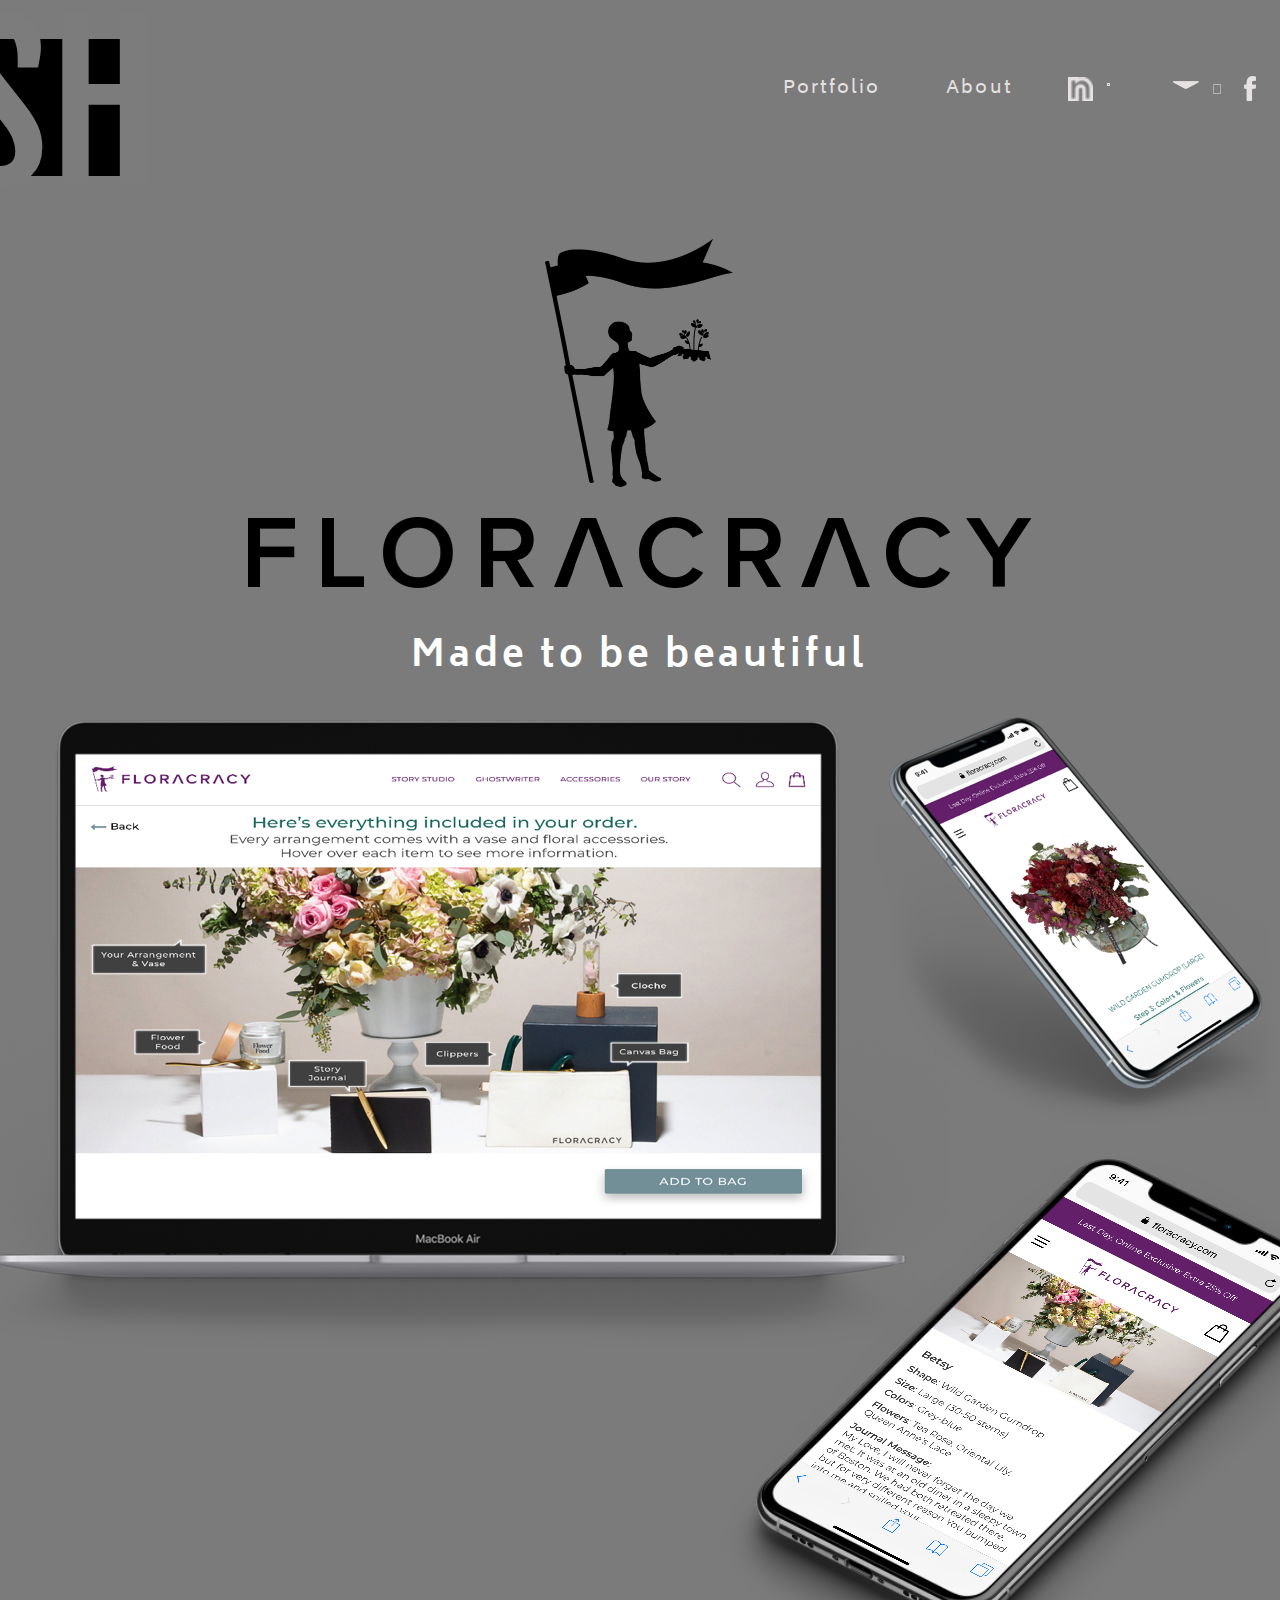
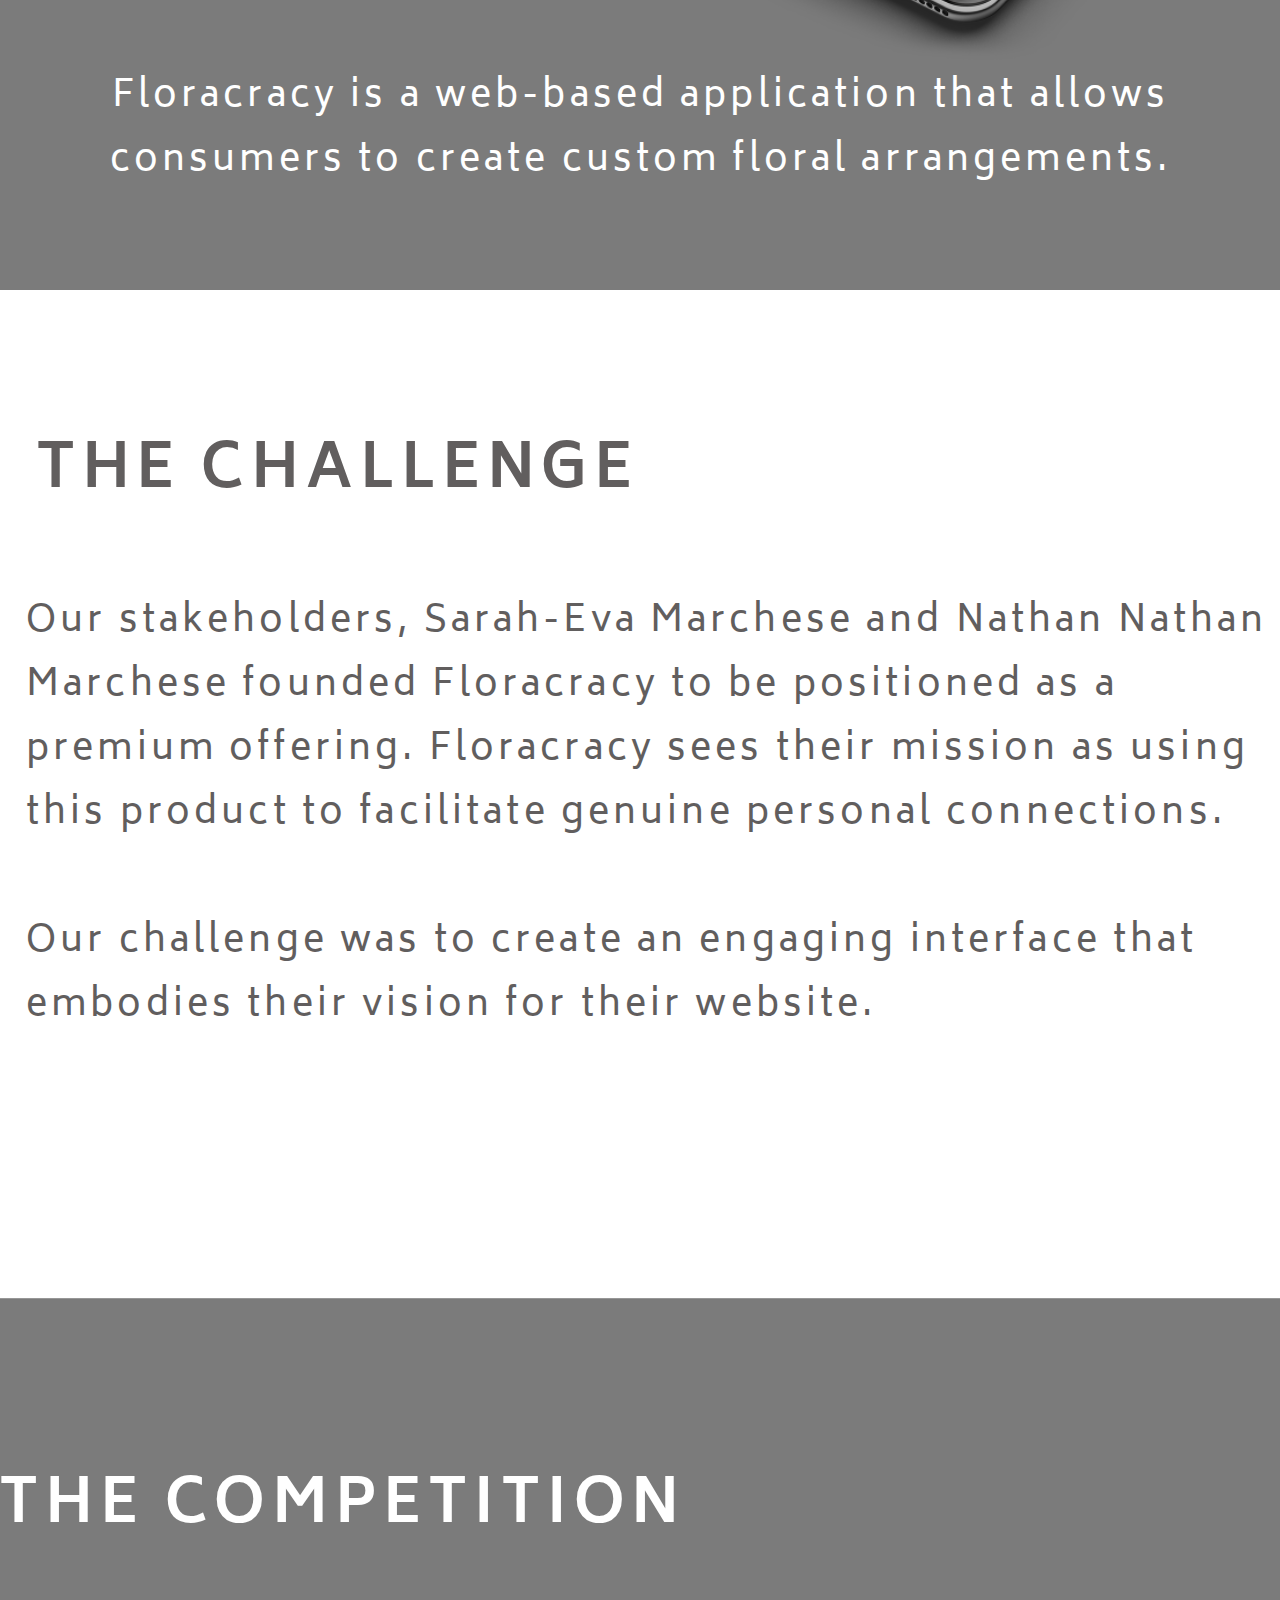
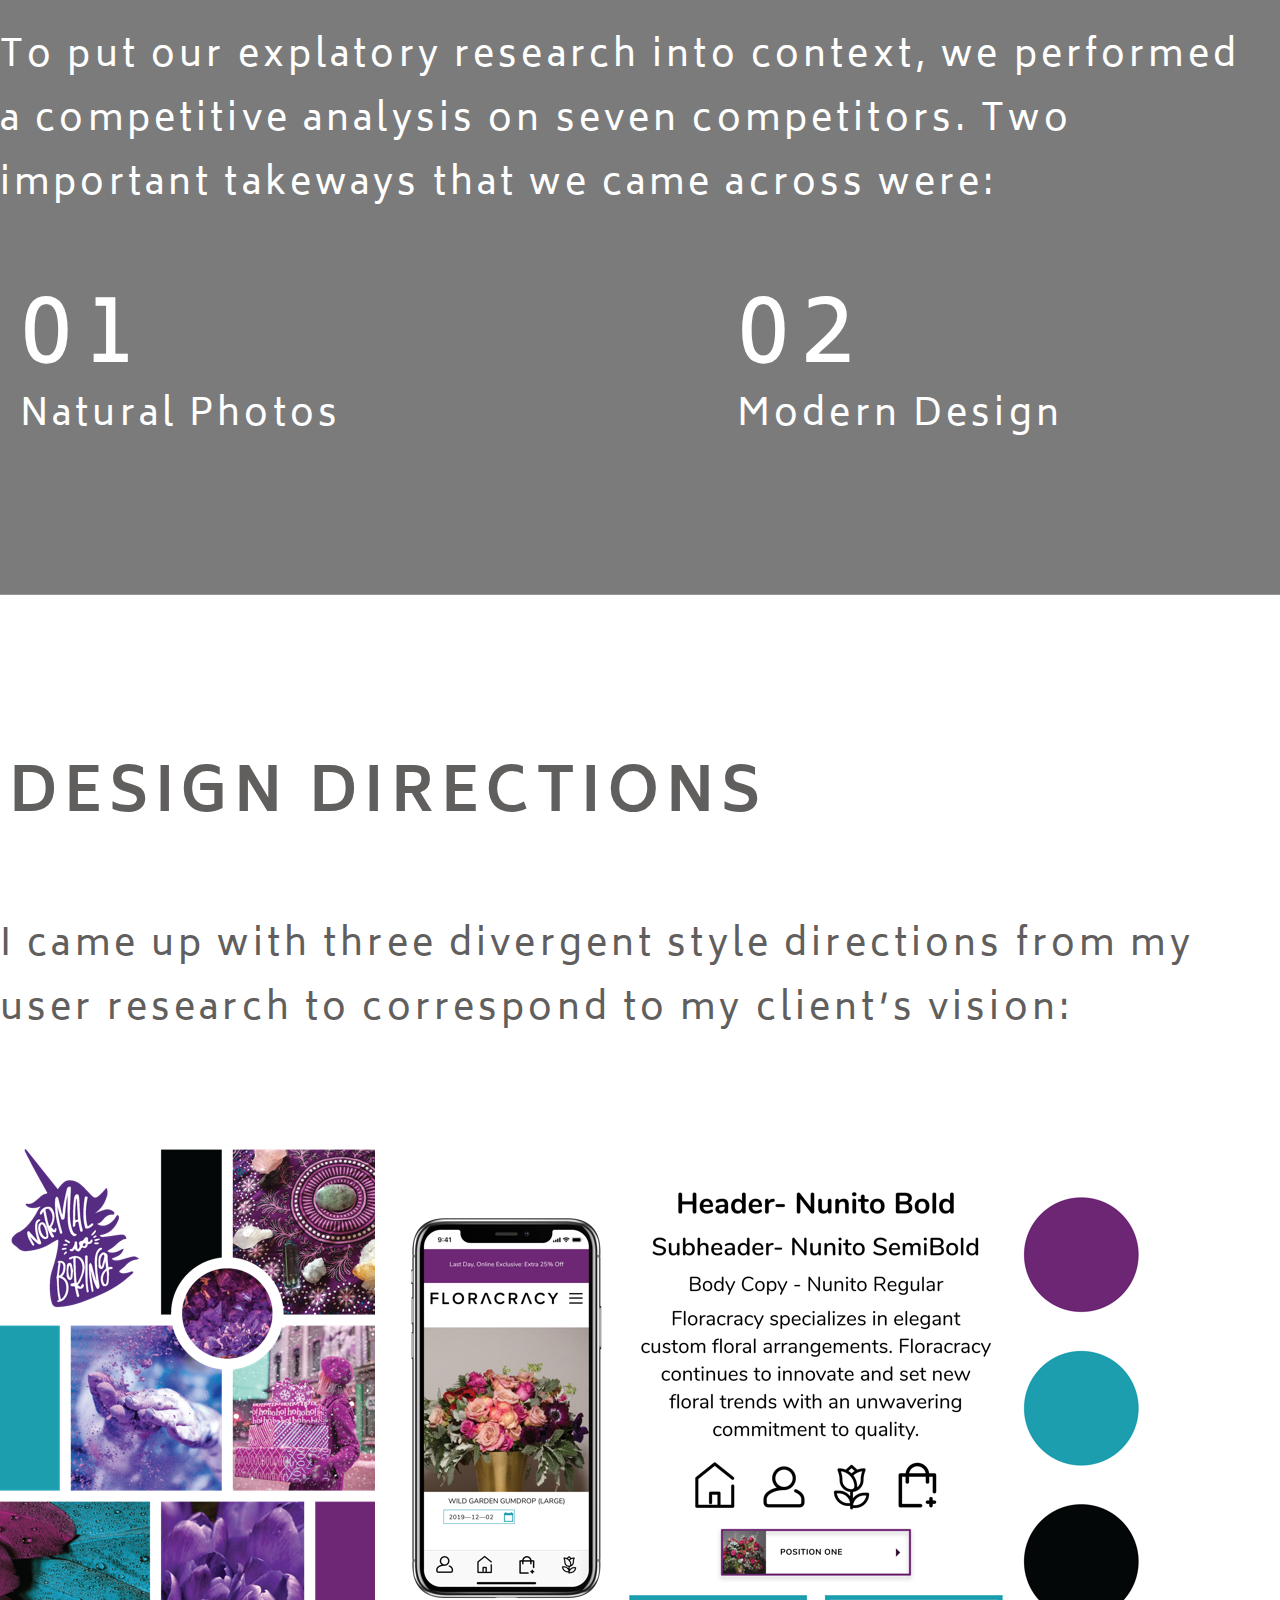
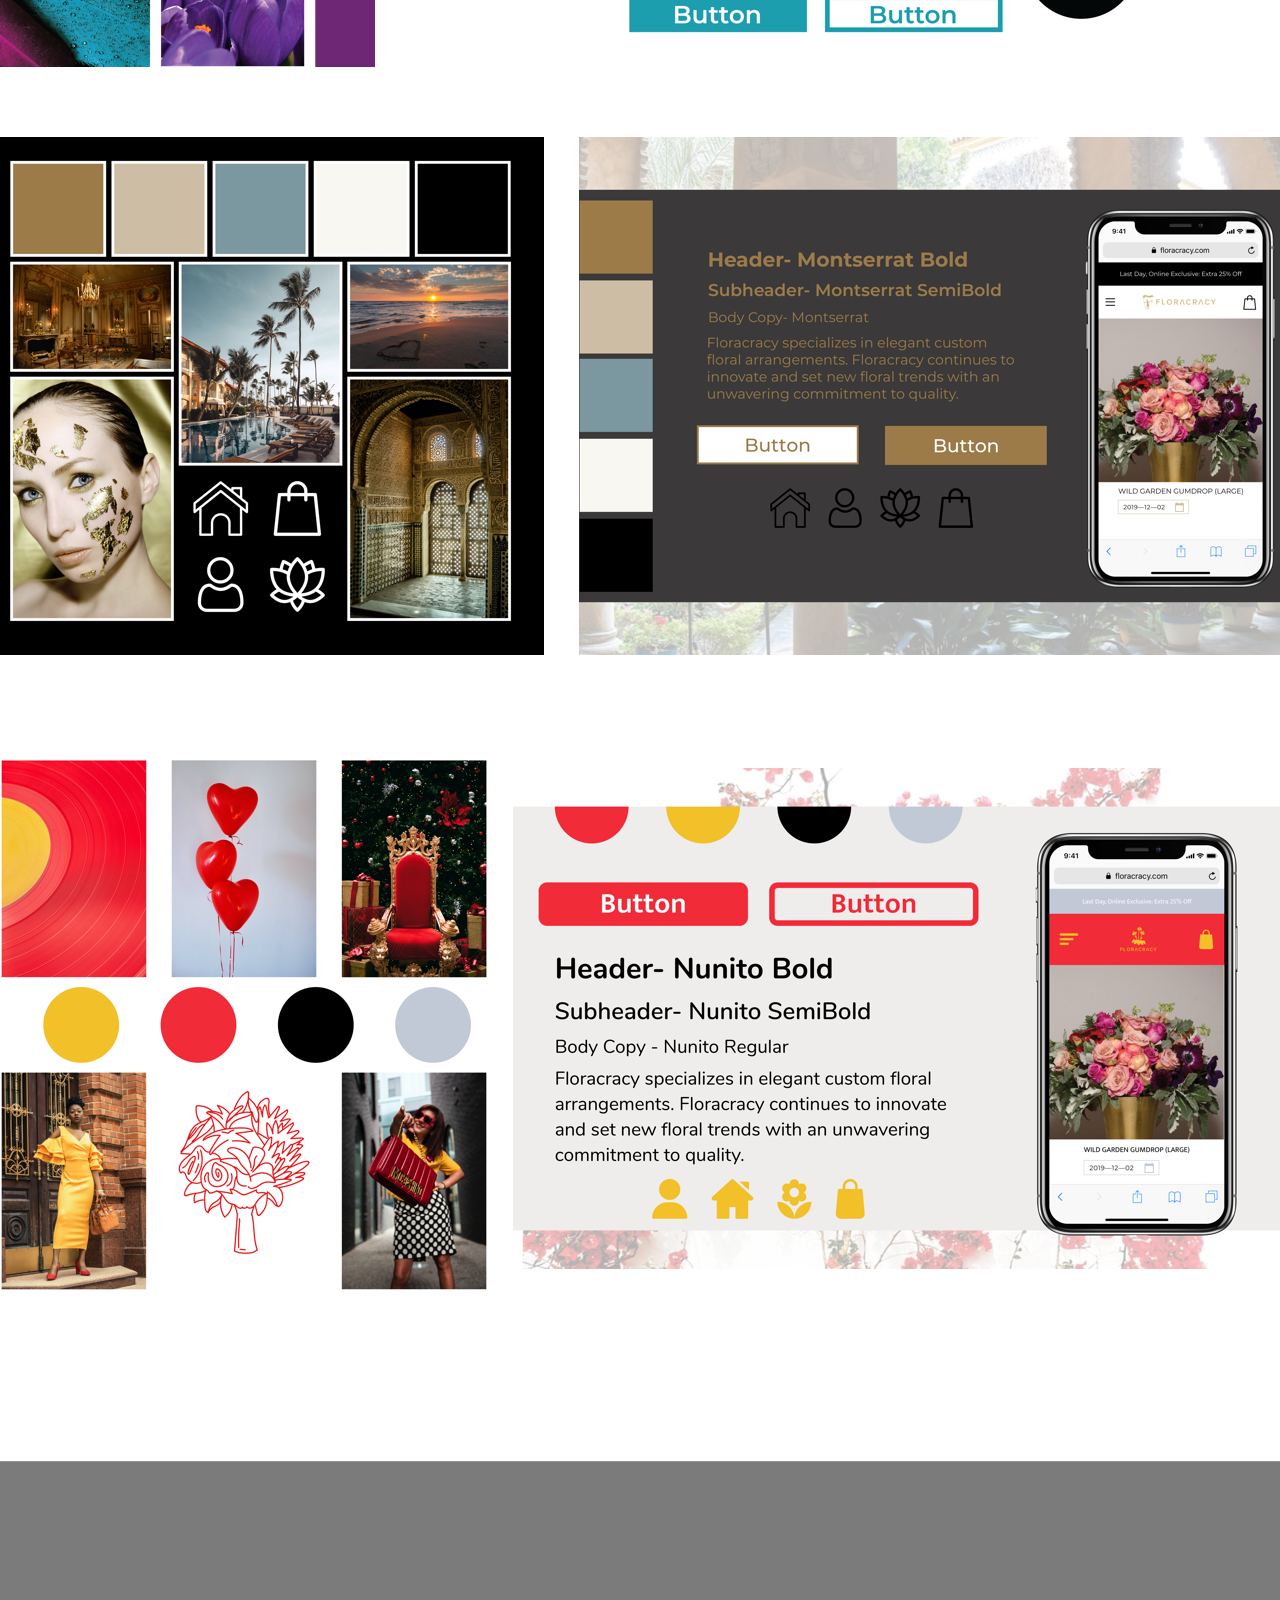
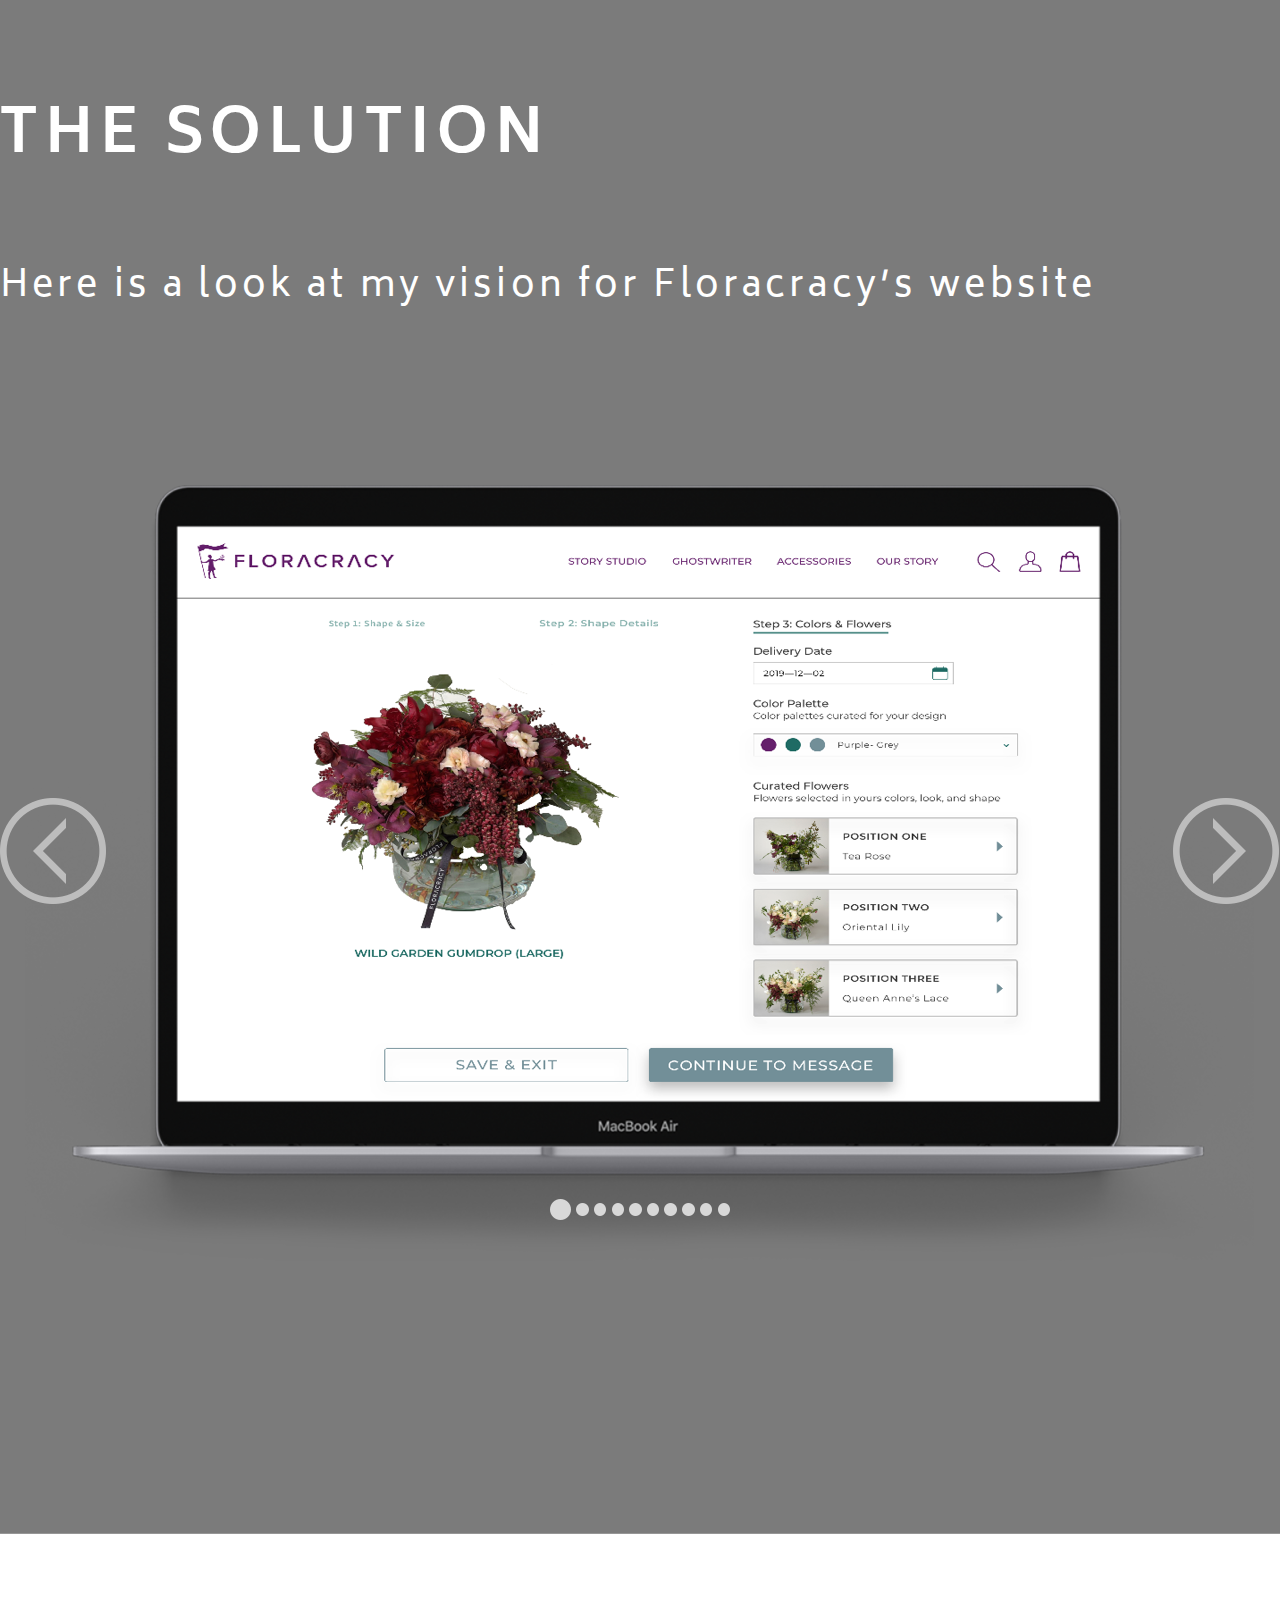
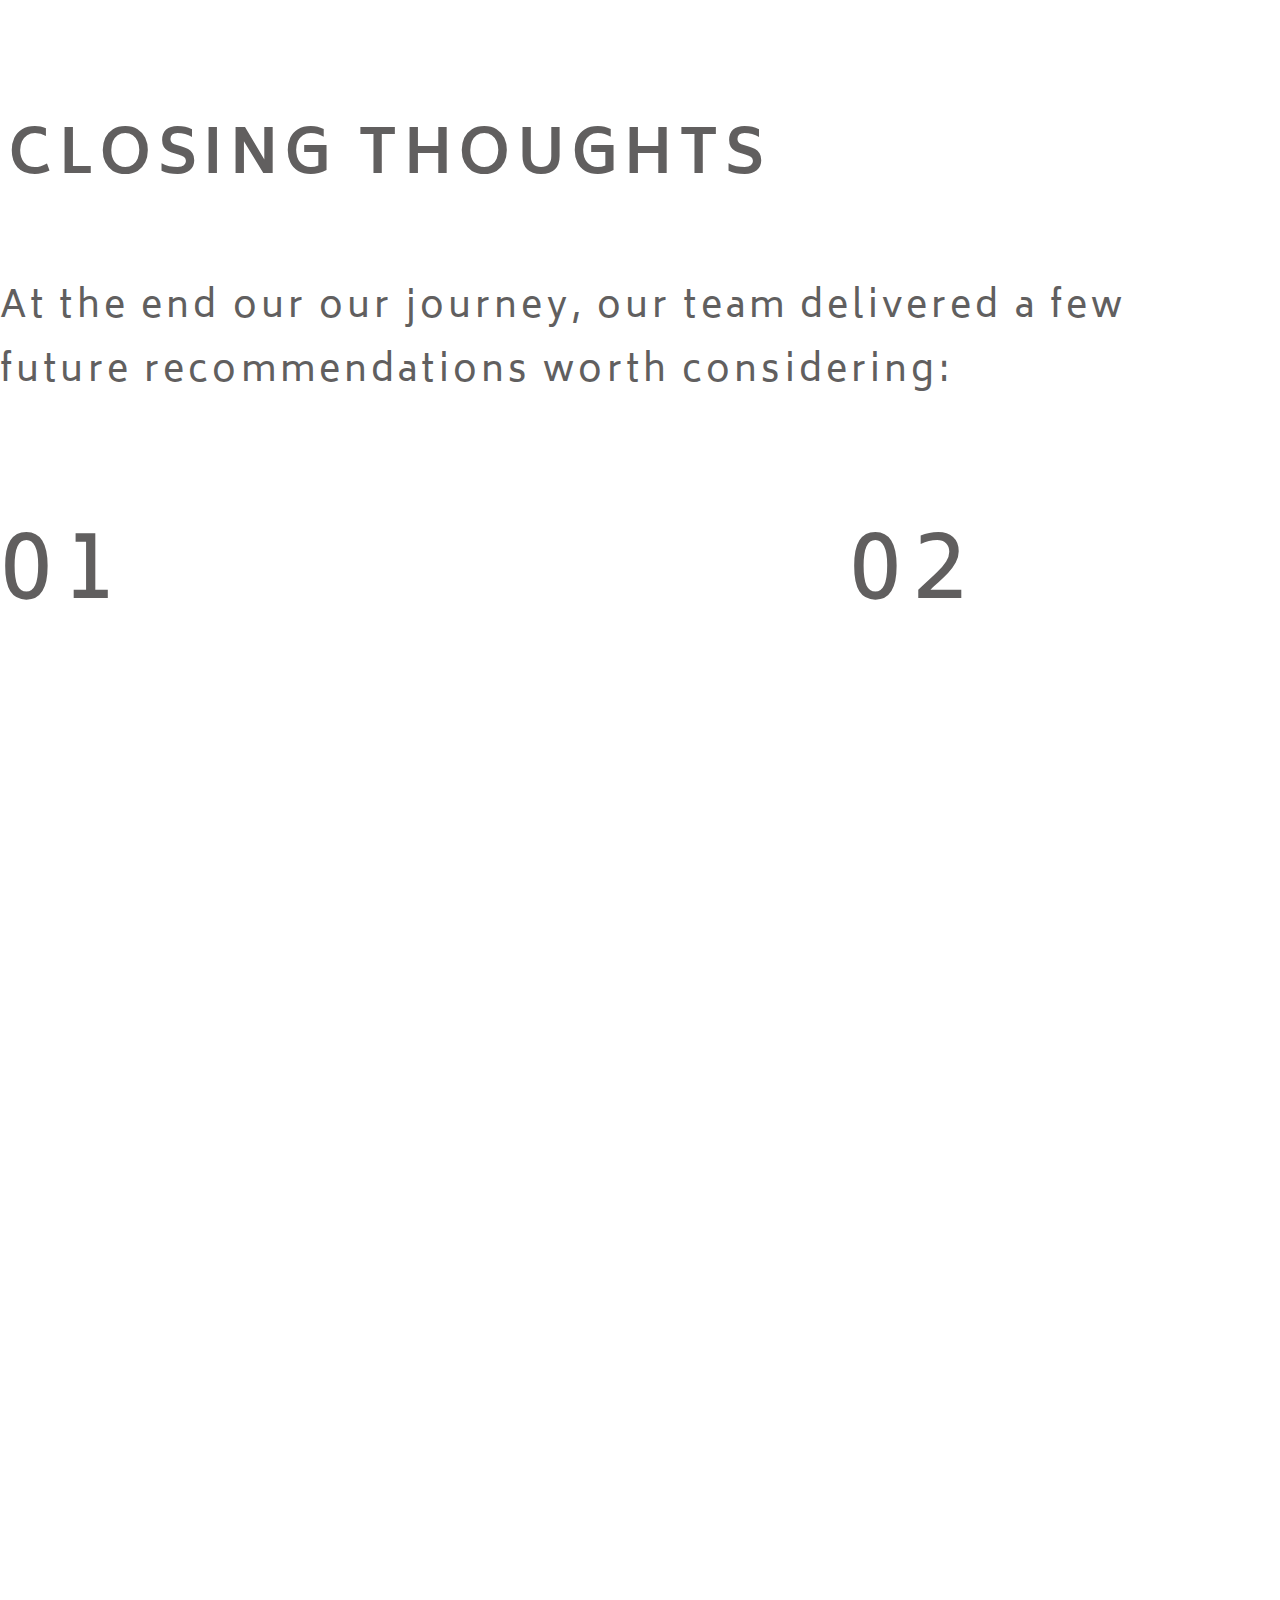
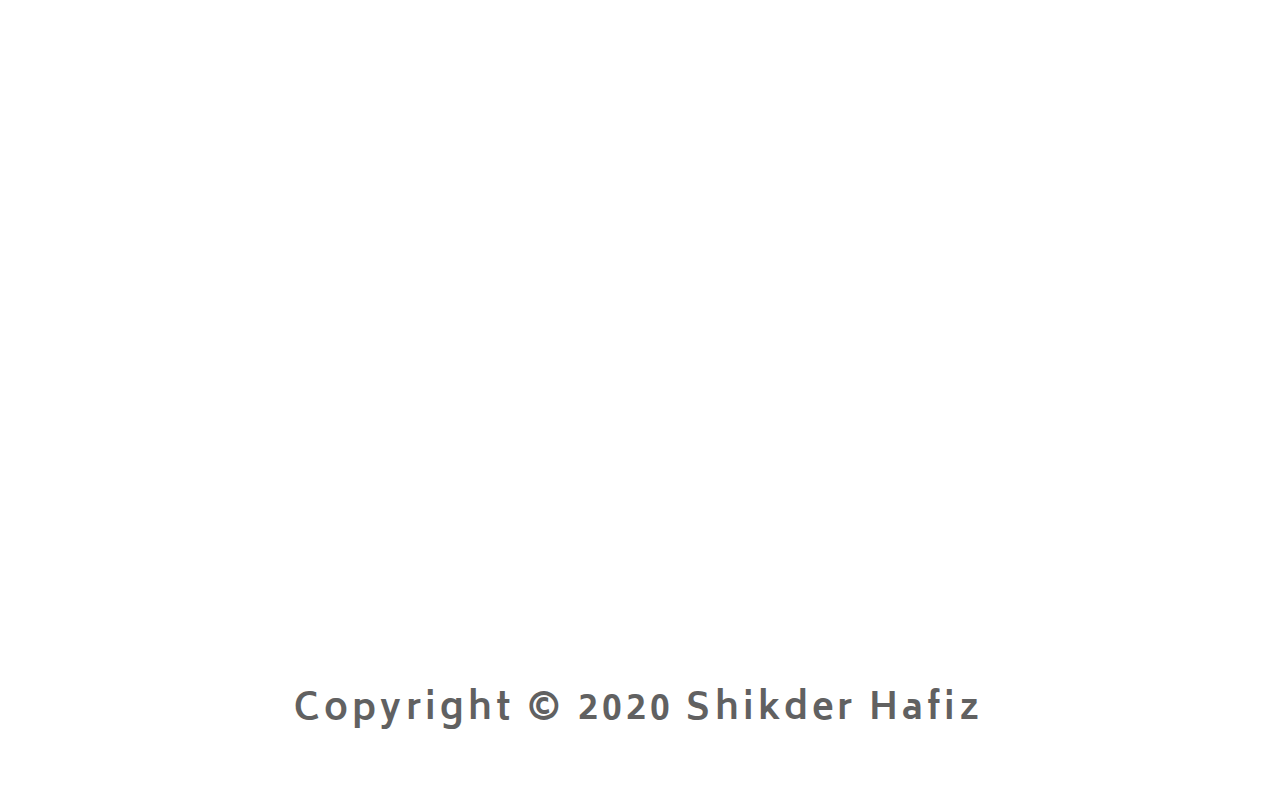
==== floracracycasestudy.html @ 62d7288e "rearranged" ====
<!DOCTYPE html>
<html>
    <head>
        <link href="./img/favicon.png" rel="shortcut icon"/>
        <meta charset="utf-8"/>
        <meta content="width=1440, maximum-scale=1.0" name="viewport"/>
        <link href="./css/floracracy-case-study.css" rel="stylesheet" type="text/css"/>
        <meta content="AnimaApp.com - Design to code, Automated." name="author">
        </meta>
    </head>
    <body style="margin: 0;
 background: rgba(255, 255, 255, 1.0);">
        <input id="anPageName" name="page" type="hidden" value="floracracycasestudy"/>
        <div class="anima-container-center-horizontal">
            <div class="floracracycasestudy anima-flexbox-container anima-screen ">
                <div class="overlap-group-jSOr7s">
                    <div class="rectangle-XQxpR0">
                    </div>
                    <div class="made-to-be-beautiful-U7g9Gp font-class-3">
                        Made to be beautiful
                    </div>
                    <div class="logo-as0iN1">
                        <div class="rectangle-Y28vXk">
                        </div>
                        <div class="sh-uvWKHH font-class-6">
                            SH
                        </div>
                    </div>
                    <div class="group-57-9NUWoO anima-flexbox-container">
                        <img anima-src="./img/floracracy-case-study--fill-1@2x.png" class="fill-1-YifWyW" src="[data-uri]"/>
                        <img anima-src="./img/floracracy-case-study--fill-2@2x.png" class="fill-2-uCIful" src="[data-uri]"/>
                        <div class="group-56-u3nF7Y anima-flexbox-container">
                            <div class="overlap-group3-rLx3Qh">
                                <img anima-src="./img/floracracy-case-study--fill-20@2x.png" class="fill-20-roLVj6" src="[data-uri]"/>
                                <img anima-src="./img/floracracy-case-study--fill-22@2x.png" class="fill-22-19zWhS" src="[data-uri]"/>
                                <img anima-src="./img/floracracy-case-study--fill-24@2x.png" class="fill-24-L7FgZv" src="[data-uri]"/>
                                <img anima-src="./img/floracracy-case-study--fill-26@2x.png" class="fill-26-8XfT1r" src="[data-uri]"/>
                                <img anima-src="./img/floracracy-case-study--fill-28@2x.png" class="fill-28-6ui1G4" src="[data-uri]"/>
                                <img anima-src="./img/floracracy-case-study--fill-30@2x.png" class="fill-30-CEaxZd" src="[data-uri]"/>
                                <img anima-src="./img/floracracy-case-study--fill-32@2x.png" class="fill-32-WIayvv" src="[data-uri]"/>
                                <img anima-src="./img/floracracy-case-study--fill-34@2x.png" class="fill-34-a7qnac" src="[data-uri]"/>
                                <img anima-src="./img/floracracy-case-study--fill-36@2x.png" class="fill-36-x3pHpz" src="[data-uri]"/>
                                <img anima-src="./img/floracracy-case-study--fill-38@2x.png" class="fill-38-Ffe0Yy" src="[data-uri]"/>
                                <img anima-src="./img/floracracy-case-study--fill-40@2x.png" class="fill-40-kTMpSv" src="[data-uri]"/>
                                <img anima-src="./img/floracracy-case-study--fill-42@2x.png" class="fill-42-UipIPc" src="[data-uri]"/>
                                <img anima-src="./img/floracracy-case-study--fill-44@2x.png" class="fill-44-WItOyB" src="[data-uri]"/>
                                <img anima-src="./img/floracracy-case-study--fill-46@2x.png" class="fill-46-2kBUf3" src="[data-uri]"/>
                                <img anima-src="./img/floracracy-case-study--fill-48@2x.png" class="fill-48-fH1dVb" src="[data-uri]"/>
                                <img anima-src="./img/floracracy-case-study--fill-50@2x.png" class="fill-50-V4O6hM" src="[data-uri]"/>
                                <img anima-src="./img/floracracy-case-study--fill-52@2x.png" class="fill-52-ulMj3O" src="[data-uri]"/>
                                <img anima-src="./img/floracracy-case-study--fill-54@2x.png" class="fill-54-A1xcid" src="[data-uri]"/>
                            </div>
                            <div class="auto-flex4-gaPYyE anima-flexbox-container">
                                <img anima-src="./img/floracracy-case-study--fill-3@2x.png" class="fill-3-ZJojjx" src="[data-uri]"/>
                                <img anima-src="./img/floracracy-case-study--fill-5@2x.png" class="fill-5-IIr156" src="[data-uri]"/>
                                <img anima-src="./img/floracracy-case-study--fill-7@2x.png" class="fill-7-lszGUU" src="[data-uri]"/>
                                <img anima-src="./img/floracracy-case-study--fill-11@2x.png" class="fill-11-0kd01r" src="[data-uri]"/>
                                <img anima-src="./img/floracracy-case-study--fill-13@2x.png" class="fill-13-39eJv1" src="[data-uri]"/>
                                <img anima-src="./img/floracracy-case-study--fill-9@2x.png" class="fill-9-EdHfw0" src="[data-uri]"/>
                                <img anima-src="./img/floracracy-case-study--fill-15@2x.png" class="fill-15-YsO1HP" src="[data-uri]"/>
                                <div class="group-19-C7oc7y" style="
    background-image: url('./img/floracracy-case-study--group-19@2x.png');
    background-size: cover;">
                                </div>
                            </div>
                        </div>
                    </div>
                    <img anima-src="./img/floracracy-case-study--untitled.png" class="untitled-6OyXXx" src="[data-uri]"/>
                    <img anima-src="./img/floracracy-case-study--mybag.png" class="my-bag-duEXub" src="[data-uri]"/>
                    <img anima-src="./img/floracracy-case-study--mybagdesktop.png" class="my-bag-desktop-NOavCJ" src="[data-uri]"/>
                    <div class="floracracy-is-a-web-zbQCo0 font-class-1">
                        Floracracy is a web-based application that allows consumers to create custom floral arrangements. <br />
                    </div>
                    <div class="portfolio-e2v6Cf font-class-4">
                        Portfolio
                    </div>
                    <div class="about-PxNCXR font-class-4">
                        About
                    </div>
                    <div class="linkedin-n9Csog anima-flexbox-container">
                        <div class="auto-flex5-8zx0fE anima-flexbox-container">
                            <img anima-src="./img/about-me-shape-2@2x.png" class="shape-aA8jAv" src="[data-uri]"/>
                            <img anima-src="./img/floracracy-case-study--shape-1@2x.png" class="shape-u5vBsK" src="[data-uri]"/>
                        </div>
                        <img anima-src="./img/portfolio-shape-1@2x.png" class="shape-j1ABPL" src="[data-uri]"/>
                    </div>
                    <div class="github-uU0a0n" style="
    background-image: url('./img/portfolio-shape-3@2x.png');
    background-size: cover;">
                    </div>
                    <div class="basketball-VzipHA" style="
    background-image: url('./img/winkel-case-study-shape-5@2x.png');
    background-size: cover;">
                    </div>
                    <div class="behance-network-80xFIX anima-flexbox-container">
                        <img anima-src="./img/portfolio-shape-5@2x.png" class="shape-mAcloa" src="[data-uri]"/>
                        <div class="auto-flex6-hlyYOx anima-flexbox-container">
                            <img anima-src="./img/winkel-case-study-path-1@2x.png" class="path-tZC3kL" src="[data-uri]"/>
                            <img anima-src="./img/winkel-case-study-shape-7@2x.png" class="shape-hMTx8Z" src="[data-uri]"/>
                        </div>
                    </div>
                    <img anima-src="./img/floracracy-case-study--fill-14@2x.png" class="fill-14-MZ6pOv" src="[data-uri]"/>
                    <div class="email-ZO0dAj">
                        <img anima-src="./img/winkel-case-study-fill-10@2x.png" class="fill-10-xn4zYI" src="[data-uri]"/>
                        <img anima-src="./img/floracracy-case-study--fill-16@2x.png" class="fill-16-0Gr6ry" src="[data-uri]"/>
                    </div>
                </div>
                <div class="the-challenge-QBlXkT font-class-2">
                    THE CHALLENGE
                </div>
                <div class="our-stakeholders-sa-SZzpO5 font-class-1">
                    Our stakeholders, Sarah-Eva Marchese and Nathan Nathan Marchese founded Floracracy to be positioned as a premium offering. Floracracy sees their mission as using this product to facilitate genuine personal connections.<br /><br />Our challenge was to create an engaging interface that embodies their vision for their website. <br />
                </div>
                <div class="overlap-group1-u4BaOU">
                    <div class="rectangle-copy-47Mj0P">
                    </div>
                    <div class="a02-8RUGKp font-class-7">
                        02
                    </div>
                    <div class="a01-D9yF9P font-class-7">
                        01
                    </div>
                    <div class="the-competition-JxfeqH font-class-2">
                        THE COMPETITION
                    </div>
                    <div class="to-put-our-explatory-YJjyx3 font-class-1">
                        To put our explatory research into context, we performed a competitive analysis on seven competitors. Two important takeways that we came across were:
                    </div>
                    <div class="natural-photos-wIFoGK font-class-1">
                        Natural Photos
                    </div>
                    <div class="modern-design-7ejETc font-class-1">
                        Modern Design
                    </div>
                </div>
                <div class="design-directions-BimEtG font-class-2">
                    DESIGN DIRECTIONS
                </div>
                <div class="i-came-up-with-three-XGz7Bz font-class-1">
                    I came up with three divergent style directions from my user research to correspond to my client’s vision:<br />
                </div>
                <div class="auto-flex-f2B8u6 anima-flexbox-container">
                    <img anima-src="./img/floracracy-case-study--moodboard-3.png" class="moodboard-3-r5YdPf" src="[data-uri]"/>
                    <img anima-src="./img/floracracy-case-study--style-tile-2.png" class="style-tile-2-LcbYOl" src="[data-uri]"/>
                </div>
                <div class="auto-flex1-A9yKZG anima-flexbox-container">
                    <img anima-src="./img/floracracy-case-study--moodboard-1.png" class="moodboard-1-l4NULQ" src="[data-uri]"/>
                    <img anima-src="./img/floracracy-case-study--style-tile-1.png" class="style-tile-1-7bDIkx" src="[data-uri]"/>
                </div>
                <div class="auto-flex2-6NTaBf anima-flexbox-container">
                    <img anima-src="./img/floracracy-case-study--moodboard-2.png" class="moodboard-2-jkWxrx" src="[data-uri]"/>
                    <img anima-src="./img/floracracy-case-study--style-tile-3.png" class="style-tile-3-2h3S4B" src="[data-uri]"/>
                </div>
                <div class="overlap-group2-fLzkbh">
                    <div class="rectangle-copy-2-mWU6DE">
                    </div>
                    <img anima-src="./img/floracracy-case-study--visualizer.png" class="visualizer-FmbULZ" src="[data-uri]"/>
                    <div class="the-solution-xcTbca font-class-2">
                        THE SOLUTION
                    </div>
                    <div class="here-is-a-look-at-my-L5Lwe9 font-class-1">
                        Here is a look at my vision for Floracracy’s website
                    </div>
                    <div class="arrows-B4YRBL anima-flexbox-container" style="
    background-image: url('./img/floracracy-case-study--shape@2x.png');
    background-size: cover;">
                        <img anima-src="./img/floracracy-case-study--path@2x.png" class="path-lJTMCU" src="[data-uri]"/>
                    </div>
                    <img anima-src="./img/floracracy-case-study--arrows-copy@2x.png" class="arrows-copy-omWHXl" src="[data-uri]"/>
                    <div class="group-1stduF anima-flexbox-container">
                        <img anima-src="./img/floracracy-case-study--oval@2x.png" class="oval-49NvvG" src="[data-uri]"/>
                        <img anima-src="./img/floracracy-case-study--oval-copy-4@2x.png" class="oval-copy-gnI8Iu" src="[data-uri]"/>
                        <img anima-src="./img/winkel-case-study-oval-copy-3@2x.png" class="oval-copy-2-2uJVpz" src="[data-uri]"/>
                        <img anima-src="./img/winkel-case-study-oval-copy-3@2x.png" class="oval-copy-3-kClQll" src="[data-uri]"/>
                        <img anima-src="./img/floracracy-case-study--oval-copy-4@2x.png" class="oval-copy-4-O0pL1S" src="[data-uri]"/>
                        <img anima-src="./img/winkel-case-study-oval-copy-3@2x.png" class="oval-copy-5-p5bFzk" src="[data-uri]"/>
                        <img anima-src="./img/floracracy-case-study--oval-copy-4@2x.png" class="oval-copy-6-Uq6NkR" src="[data-uri]"/>
                        <img anima-src="./img/floracracy-case-study--oval-copy-4@2x.png" class="oval-copy-7-5lxgtt" src="[data-uri]"/>
                        <img anima-src="./img/winkel-case-study-oval-copy-3@2x.png" class="oval-copy-8-T0MOCb" src="[data-uri]"/>
                        <img anima-src="./img/winkel-case-study-oval-copy-3@2x.png" class="oval-copy-9-qsMr2m" src="[data-uri]"/>
                    </div>
                </div>
                <div class="closing-thoughts-xxWQKA font-class-2">
                    CLOSING THOUGHTS
                </div>
                <div class="at-the-end-our-our-j-QOsJOw font-class-1">
                    At the end our our journey, our team delivered a few future recommendations worth considering:
                </div>
                <div class="auto-flex3-pvPqPx anima-flexbox-container">
                    <div class="a01-JLFFuk font-class-7">
                        01
                    </div>
                    <div class="a02-YFGHhM font-class-7">
                        02
                    </div>
                </div>
                <div class="copyright-251-2020-shi-Xm8UXQ font-class-3">
                    Copyright © 2020 Shikder Hafiz
                </div>
            </div>
        </div>
        <!-- Scripts -->
        <script>
            anima_isHidden = function(e) {
                if (!(e instanceof HTMLElement)) return !1;
                if (getComputedStyle(e).display == "none") return !0; else if (e.parentNode && anima_isHidden(e.parentNode)) return !0;
                return !1;
            };
            anima_loadAsyncSrcForTag = function(tag) {
                var elements = document.getElementsByTagName(tag);
                var toLoad = [];
                for (var i = 0; i < elements.length; i++) {
                    var e = elements[i];
                    var src = e.getAttribute("src");
                    var loaded = (src != undefined && src.length > 0 && src != '[data-uri]');
                    if (loaded) continue;
                    var asyncSrc = e.getAttribute("anima-src");
                    if (asyncSrc == undefined || asyncSrc.length == 0) continue;
                    if (anima_isHidden(e)) continue;
                    toLoad.push(e);
                }
                toLoad.sort(function(a, b) {
                    return anima_getTop(a) - anima_getTop(b);
                });
                for (var i = 0; i < toLoad.length; i++) {
                    var e = toLoad[i];
                    var asyncSrc = e.getAttribute("anima-src");
                    e.setAttribute("src", asyncSrc);
                }
            };
            anima_pauseHiddenVideos = function(tag) {
                var elements = document.getElementsByTagName("video");
                for (var i = 0; i < elements.length; i++) {
                    var e = elements[i];
                    var isPlaying = !!(e.currentTime > 0 && !e.paused && !e.ended && e.readyState > 2);
                    var isHidden = anima_isHidden(e);
                    if (!isPlaying && !isHidden && e.getAttribute("autoplay") == "autoplay") {
                        e.play();
                    } else if (isPlaying && isHidden) {
                        e.pause();
                    }
                }
            };
            anima_loadAsyncSrc = function(tag) {
                anima_loadAsyncSrcForTag("img");
                anima_loadAsyncSrcForTag("iframe");
                anima_loadAsyncSrcForTag("video");
                anima_pauseHiddenVideos();
            };
            var anima_getTop = function(e) {
                var top = 0;
                do {
                    top += e.offsetTop || 0;
                    e = e.offsetParent;
                } while (e);
                return top;
            };
            anima_loadAsyncSrc();
            anima_old_onResize = window.onresize;
            anima_new_onResize = undefined;
            anima_updateOnResize = function() {
                if (anima_new_onResize == undefined || window.onresize != anima_new_onResize) {
                    anima_new_onResize = function(x) {
                        if (anima_old_onResize != undefined) anima_old_onResize(x);
                        anima_loadAsyncSrc();
                    };
                    window.onresize = anima_new_onResize;
                    setTimeout(function() {
                        anima_updateOnResize();
                    }, 3000);
                }
            };
            anima_updateOnResize();
            setTimeout(function() {
                anima_loadAsyncSrc();
            }, 200);
        </script>
        <!-- End of Scripts -->
    </body>
</html>
---- css/floracracy-case-study.css ----
@import url('https://fonts.googleapis.com/css?family=Just+Me+Again+Down+Here:400|Fjalla+One:400|Biryani:700,400|Paprika:400');

@font-face {
                          font-family: "Biryani-Black";
                          src: url('../fonts/Biryani-Black.ttf') format("truetype");
                        }
                        
/* ANIMA screen - floracracycasestudy */
.font-class-1 {
  font-family         : Biryani, Helvetica, Arial, serif;
  font-size           : 36.0px;
  font-style          : normal;
  font-weight         : 400;
  letter-spacing      : 4.14px;
  line-height         : 64.0px;
}
.font-class-2 {
  font-family         : Biryani, Helvetica, Arial, serif;
  font-size           : 60.0px;
  font-style          : normal;
  font-weight         : 700;
  letter-spacing      : 6.89px;
  line-height         : 106.0px;
}
.font-class-3 {
  font-family         : Biryani, Helvetica, Arial, serif;
  font-size           : 36.0px;
  font-style          : normal;
  font-weight         : 700;
  letter-spacing      : 4.14px;
  line-height         : 64.0px;
}
.font-class-4 {
  font-family         : Biryani, Helvetica, Arial, serif;
  font-size           : 18.0px;
  font-style          : normal;
  font-weight         : 400;
  letter-spacing      : 2.07px;
  line-height         : 32.0px;
}
.font-class-5 {
  color               : var(--auto-palette-color-1);
  font-family         : Biryani, Helvetica, Arial, serif;
  font-size           : 16.0px;
  font-style          : normal;
  font-weight         : 400;
  letter-spacing      : 1.84px;
  line-height         : 28.0px;
}
.font-class-6 {
  font-family         : Fjalla One, Helvetica, Arial, serif;
  font-size           : 208.1px;
  font-style          : normal;
  font-weight         : 400;
  line-height         : 262.0px;
}
.font-class-7 {
  font-family         : Biryani, Helvetica, Arial, serif;
  font-size           : 96.0px;
  font-style          : normal;
  font-weight         : 400;
  letter-spacing      : 11.03px;
  line-height         : 169.0px;
}
:root {
  --auto-palette-color-1: rgba(255,255,255,1.0);
  --auto-palette-color-10: rgba(215,215,215,1.0);
  --auto-palette-color-2: rgba(97,97,97,1.0);
  --auto-palette-color-3: rgba(97,94,94,1.0);
  --auto-palette-color-4: rgba(245,115,57,1.0);
  --auto-palette-color-5: rgba(229,226,226,1.0);
  --auto-palette-color-6: rgba(97,95,95,1.0);
  --auto-palette-color-7: rgba(121,192,244,1.0);
  --auto-palette-color-8: rgba(42,40,40,1.0);
  --auto-palette-color-9: rgba(150,150,150,1.0);
}
.floracracycasestudy .auto-flex6-hlyYOx {
  align-items         : flex-start;
  background-color    : rgba(255,255,255,0);
  box-sizing          : border-box;
  display             : flex;
  flex-direction      : column;
  flex-shrink         : 0;
  height              : auto;
  justify-content     : flex-start;
  margin-left         : 2px;
  position            : relative;
  width               : 7px;
}
.floracracycasestudy .overlap-group-jSOr7s {
  align-self          : flex-start;
  background-color    : rgba(255,255,255,0);
  flex-shrink         : 0;
  height              : 1916px;
  margin-left         : -164.0px;
  margin-top          : -26px;
  position            : relative;
  width               : 1676px;
}
.floracracycasestudy .overlap-group3-rLx3Qh {
  background-color    : rgba(255,255,255,0);
  flex-shrink         : 0;
  height              : 248px;
  margin-right        : 137.0px;
  position            : relative;
  width               : 188px;
}
.floracracycasestudy .overlap-group1-u4BaOU {
  background-color    : rgba(255,255,255,0);
  flex-shrink         : 0;
  height              : 897px;
  margin-top          : 259px;
  position            : relative;
  width               : 1442px;
}
.floracracycasestudy .overlap-group2-fLzkbh {
  background-color    : rgba(255,255,255,0);
  flex-shrink         : 0;
  height              : 1673px;
  margin-top          : 149px;
  position            : relative;
  width               : 1716px;
}
.floracracycasestudy .auto-flex-f2B8u6 {
  align-items         : flex-start;
  background-color    : rgba(255,255,255,0);
  box-sizing          : border-box;
  display             : inline-flex;
  flex-direction      : row;
  flex-shrink         : 0;
  height              : 518px;
  justify-content     : flex-start;
  margin-right        : 118.0px;
  margin-top          : 65px;
  position            : relative;
  width               : auto;
}
.floracracycasestudy .auto-flex2-6NTaBf {
  align-items         : center;
  background-color    : rgba(255,255,255,0);
  box-sizing          : border-box;
  display             : inline-flex;
  flex-direction      : row;
  flex-shrink         : 0;
  height              : 587px;
  justify-content     : flex-start;
  margin-right        : 15.0px;
  margin-top          : 70px;
  position            : relative;
  width               : auto;
}
.floracracycasestudy .auto-flex1-A9yKZG {
  align-items         : flex-start;
  background-color    : rgba(255,255,255,0);
  box-sizing          : border-box;
  display             : inline-flex;
  flex-direction      : row;
  flex-shrink         : 0;
  height              : 518px;
  justify-content     : flex-start;
  margin-right        : 15.0px;
  margin-top          : 70px;
  position            : relative;
  width               : auto;
}
.floracracycasestudy .auto-flex3-pvPqPx {
  align-items         : flex-start;
  align-self          : flex-start;
  background-color    : rgba(255,255,255,0);
  box-sizing          : border-box;
  display             : inline-flex;
  flex-direction      : row;
  flex-shrink         : 0;
  height              : 169px;
  justify-content     : flex-start;
  margin-left         : 80.0px;
  margin-top          : 87px;
  position            : relative;
  width               : auto;
}
.floracracycasestudy .auto-flex5-8zx0fE {
  align-items         : flex-start;
  background-color    : rgba(255,255,255,0);
  box-sizing          : border-box;
  display             : flex;
  flex-direction      : column;
  flex-shrink         : 0;
  height              : auto;
  justify-content     : flex-start;
  position            : relative;
  width               : 3px;
}
.floracracycasestudy .auto-flex4-gaPYyE {
  align-items         : center;
  background-color    : rgba(255,255,255,0);
  box-sizing          : border-box;
  display             : inline-flex;
  flex-direction      : row;
  flex-shrink         : 0;
  height              : 71px;
  justify-content     : flex-start;
  margin-top          : 30px;
  position            : relative;
  width               : auto;
}
.floracracycasestudy .style-tile-2-LcbYOl {
  background-color    : rgba(255,255,255,0);
  flex-shrink         : 0;
  height              : 518px;
  margin-left         : 13px;
  position            : relative;
  transform           : rotate(0deg);
  width               : 774px;
}
.floracracycasestudy .style-tile-1-7bDIkx {
  background-color    : rgba(255,255,255,0);
  flex-shrink         : 0;
  height              : 518px;
  margin-left         : 35px;
  position            : relative;
  transform           : rotate(0deg);
  width               : 709px;
}
.floracracycasestudy .moodboard-1-l4NULQ {
  background-color    : rgba(255,255,255,0);
  flex-shrink         : 0;
  height              : 518px;
  position            : relative;
  transform           : rotate(0deg);
  width               : 567px;
}
.floracracycasestudy .style-tile-3-2h3S4B {
  background-color    : rgba(255,255,255,0);
  flex-shrink         : 0;
  height              : 501px;
  margin-left         : 2px;
  position            : relative;
  transform           : rotate(0deg);
  width               : 775px;
}
.floracracycasestudy .moodboard-2-jkWxrx {
  background-color    : rgba(255,255,255,0);
  flex-shrink         : 0;
  height              : 587px;
  position            : relative;
  transform           : rotate(0deg);
  width               : 534px;
}
.floracracycasestudy .arrows-B4YRBL {
  align-items         : center;
  background-color    : rgba(255,255,255,0);
  box-sizing          : border-box;
  display             : inline-flex;
  flex-direction      : row;
  height              : 106px;
  justify-content     : flex-end;
  left                : 1391px;
  min-width           : 106px;
  opacity             : 0.5;
  padding             : 0 33.0px;
  position            : absolute;
  top                 : 937px;
  transform           : rotate(0deg);
  width               : auto;
}
.floracracycasestudy .path-lJTMCU {
  background-color    : rgba(255,255,255,0);
  flex-shrink         : 0;
  height              : 66px;
  position            : relative;
  transform           : rotate(0deg);
  width               : 33px;
}
.floracracycasestudy .arrows-copy-omWHXl {
  background-color    : rgba(255,255,255,0);
  height              : 106px;
  left                : 218px;
  opacity             : 0.5;
  position            : absolute;
  top                 : 937px;
  transform           : rotate(0deg);
  width               : 106px;
}
.floracracycasestudy .group-1stduF {
  align-items         : center;
  background-color    : rgba(255,255,255,0);
  box-sizing          : border-box;
  display             : inline-flex;
  flex-direction      : row;
  height              : 21px;
  justify-content     : flex-start;
  left                : 768px;
  position            : absolute;
  top                 : 1338px;
  transform           : rotate(0deg);
  width               : auto;
}
.floracracycasestudy .oval-49NvvG {
  background-color    : rgba(255,255,255,0);
  flex-shrink         : 0;
  height              : 21px;
  position            : relative;
  transform           : rotate(0deg);
  width               : 21px;
}
.floracracycasestudy .oval-copy-gnI8Iu {
  background-color    : rgba(255,255,255,0);
  flex-shrink         : 0;
  height              : 13px;
  margin-left         : 5px;
  position            : relative;
  transform           : rotate(0deg);
  width               : 13px;
}
.floracracycasestudy .oval-copy-2-2uJVpz {
  background-color    : rgba(255,255,255,0);
  flex-shrink         : 0;
  height              : 13px;
  margin-left         : 5px;
  position            : relative;
  transform           : rotate(0deg);
  width               : 12px;
}
.floracracycasestudy .oval-copy-3-kClQll {
  background-color    : rgba(255,255,255,0);
  flex-shrink         : 0;
  height              : 13px;
  margin-left         : 6px;
  position            : relative;
  transform           : rotate(0deg);
  width               : 12px;
}
.floracracycasestudy .oval-copy-4-O0pL1S {
  background-color    : rgba(255,255,255,0);
  flex-shrink         : 0;
  height              : 13px;
  margin-left         : 5px;
  position            : relative;
  transform           : rotate(0deg);
  width               : 13px;
}
.floracracycasestudy .oval-copy-5-p5bFzk {
  background-color    : rgba(255,255,255,0);
  flex-shrink         : 0;
  height              : 13px;
  margin-left         : 5px;
  position            : relative;
  transform           : rotate(0deg);
  width               : 12px;
}
.floracracycasestudy .oval-copy-6-Uq6NkR {
  background-color    : rgba(255,255,255,0);
  flex-shrink         : 0;
  height              : 13px;
  margin-left         : 5px;
  position            : relative;
  transform           : rotate(0deg);
  width               : 13px;
}
.floracracycasestudy .oval-copy-7-5lxgtt {
  background-color    : rgba(255,255,255,0);
  flex-shrink         : 0;
  height              : 13px;
  margin-left         : 5px;
  position            : relative;
  transform           : rotate(0deg);
  width               : 13px;
}
.floracracycasestudy .oval-copy-8-T0MOCb {
  background-color    : rgba(255,255,255,0);
  flex-shrink         : 0;
  height              : 13px;
  margin-left         : 5px;
  position            : relative;
  transform           : rotate(0deg);
  width               : 12px;
}
.floracracycasestudy .oval-copy-9-qsMr2m {
  background-color    : rgba(255,255,255,0);
  flex-shrink         : 0;
  height              : 13px;
  margin-left         : 6px;
  position            : relative;
  transform           : rotate(0deg);
  width               : 12px;
}
.floracracycasestudy .portfolio-e2v6Cf {
  background-color    : rgba(255,255,255,0);
  color               : var(--auto-palette-color-5);
  height              : auto;
  left                : 1015px;
  position            : absolute;
  text-align          : center;
  top                 : 99px;
  transform           : rotate(0deg);
  width               : 121px;
}
.floracracycasestudy .about-PxNCXR {
  background-color    : rgba(255,255,255,0);
  color               : var(--auto-palette-color-5);
  height              : auto;
  left                : 1182px;
  position            : absolute;
  text-align          : center;
  top                 : 99px;
  transform           : rotate(0deg);
  width               : 83px;
}
.floracracycasestudy .linkedin-n9Csog {
  align-items         : flex-end;
  background-color    : rgba(255,255,255,0);
  box-sizing          : border-box;
  display             : inline-flex;
  flex-direction      : row;
  height              : 13px;
  justify-content     : flex-start;
  left                : 1351px;
  position            : absolute;
  top                 : 109px;
  transform           : rotate(0deg);
  width               : auto;
}
.floracracycasestudy .shape-u5vBsK {
  background-color    : rgba(255,255,255,0);
  flex-shrink         : 0;
  height              : 9px;
  margin-top          : 1px;
  position            : relative;
  transform           : rotate(0deg);
  width               : 3px;
}
.floracracycasestudy .shape-j1ABPL {
  background-color    : rgba(255,255,255,0);
  flex-shrink         : 0;
  height              : 9px;
  margin-left         : 2px;
  position            : relative;
  transform           : rotate(0deg);
  width               : 9px;
}
.floracracycasestudy .shape-aA8jAv {
  background-color    : rgba(255,255,255,0);
  flex-shrink         : 0;
  height              : 3px;
  position            : relative;
  transform           : rotate(0deg);
  width               : 3px;
}
.floracracycasestudy .github-uU0a0n {
  background-color    : rgba(255,255,255,0);
  height              : 24px;
  left                : 1312px;
  position            : absolute;
  top                 : 103px;
  transform           : rotate(0deg);
  width               : 25px;
}
.floracracycasestudy .basketball-VzipHA {
  background-color    : rgba(255,255,255,0);
  height              : 24px;
  left                : 1379px;
  position            : absolute;
  top                 : 103px;
  transform           : rotate(0deg);
  width               : 24px;
}
.floracracycasestudy .behance-network-80xFIX {
  align-items         : flex-start;
  background-color    : rgba(255,255,255,0);
  box-sizing          : border-box;
  display             : inline-flex;
  flex-direction      : row;
  height              : 10px;
  justify-content     : flex-start;
  left                : 1457px;
  position            : absolute;
  top                 : 110px;
  transform           : rotate(0deg);
  width               : auto;
}
.floracracycasestudy .shape-mAcloa {
  background-color    : rgba(255,255,255,0);
  flex-shrink         : 0;
  height              : 10px;
  position            : relative;
  transform           : rotate(0deg);
  width               : 8px;
}
.floracracycasestudy .shape-hMTx8Z {
  background-color    : rgba(255,255,255,0);
  flex-shrink         : 0;
  height              : 8px;
  margin-top          : 1px;
  position            : relative;
  transform           : rotate(0deg);
  width               : 7px;
}
.floracracycasestudy .path-tZC3kL {
  background-color    : rgba(255,255,255,0);
  flex-shrink         : 0;
  height              : 1px;
  position            : relative;
  transform           : rotate(0deg);
  width               : 5px;
}
.floracracycasestudy .fill-14-MZ6pOv {
  background-color    : rgba(255,255,255,0);
  height              : 25px;
  left                : 1488px;
  position            : absolute;
  top                 : 102px;
  transform           : rotate(0deg);
  width               : 12px;
}
.floracracycasestudy .email-ZO0dAj {
  background-color    : rgba(255,255,255,0);
  height              : 17px;
  left                : 1417px;
  position            : absolute;
  top                 : 107px;
  transform           : rotate(0deg);
  width               : 26px;
}
.floracracycasestudy .fill-10-xn4zYI {
  background-color    : rgba(255,255,255,0);
  height              : 13px;
  left                : 0px;
  position            : absolute;
  top                 : 4px;
  transform           : rotate(0deg);
  width               : 26px;
}
.floracracycasestudy .fill-16-0Gr6ry {
  background-color    : rgba(255,255,255,0);
  height              : 8px;
  left                : 0px;
  position            : absolute;
  top                 : 0px;
  transform           : rotate(0deg);
  width               : 26px;
}
.floracracycasestudy .group-19-C7oc7y {
  background-color    : rgba(255,255,255,0);
  flex-shrink         : 0;
  height              : 69px;
  margin-left         : 16px;
  position            : relative;
  transform           : rotate(0deg);
  width               : 66px;
}
.floracracycasestudy .fill-20-roLVj6 {
  background-color    : rgba(255,255,255,0);
  height              : 248px;
  left                : 0px;
  position            : absolute;
  top                 : 0px;
  transform           : rotate(0deg);
  width               : 188px;
}
.floracracycasestudy .fill-22-19zWhS {
  background-color    : rgba(255,255,255,0);
  height              : 4px;
  left                : 137px;
  position            : absolute;
  top                 : 91px;
  transform           : rotate(0deg);
  width               : 3px;
}
.floracracycasestudy .fill-24-L7FgZv {
  background-color    : rgba(255,255,255,0);
  height              : 3px;
  left                : 134px;
  position            : absolute;
  top                 : 94px;
  transform           : rotate(0deg);
  width               : 5px;
}
.floracracycasestudy .fill-26-8XfT1r {
  background-color    : rgba(255,255,255,0);
  height              : 6px;
  left                : 139px;
  position            : absolute;
  top                 : 91px;
  transform           : rotate(0deg);
  width               : 3px;
}
.floracracycasestudy .fill-28-6ui1G4 {
  background-color    : rgba(255,255,255,0);
  height              : 5px;
  left                : 151px;
  position            : absolute;
  top                 : 80px;
  transform           : rotate(0deg);
  width               : 3px;
}
.floracracycasestudy .fill-30-CEaxZd {
  background-color    : rgba(255,255,255,0);
  height              : 5px;
  left                : 148px;
  position            : absolute;
  top                 : 81px;
  transform           : rotate(0deg);
  width               : 3px;
}
.floracracycasestudy .fill-32-WIayvv {
  background-color    : rgba(255,255,255,0);
  height              : 3px;
  left                : 152px;
  position            : absolute;
  top                 : 82px;
  transform           : rotate(0deg);
  width               : 4px;
}
.floracracycasestudy .fill-34-a7qnac {
  background-color    : rgba(255,255,255,0);
  height              : 4px;
  left                : 152px;
  position            : absolute;
  top                 : 85px;
  transform           : rotate(0deg);
  width               : 6px;
}
.floracracycasestudy .fill-36-x3pHpz {
  background-color    : rgba(255,255,255,0);
  height              : 5px;
  left                : 146px;
  position            : absolute;
  top                 : 84px;
  transform           : rotate(0deg);
  width               : 6px;
}
.floracracycasestudy .fill-38-Ffe0Yy {
  background-color    : rgba(255,255,255,0);
  height              : 4px;
  left                : 159px;
  position            : absolute;
  top                 : 90px;
  transform           : rotate(0deg);
  width               : 3px;
}
.floracracycasestudy .fill-40-kTMpSv {
  background-color    : rgba(255,255,255,0);
  height              : 5px;
  left                : 156px;
  position            : absolute;
  top                 : 90px;
  transform           : rotate(0deg);
  width               : 3px;
}
.floracracycasestudy .fill-42-UipIPc {
  background-color    : rgba(255,255,255,0);
  height              : 3px;
  left                : 159px;
  position            : absolute;
  top                 : 93px;
  transform           : rotate(0deg);
  width               : 5px;
}
.floracracycasestudy .fill-44-WItOyB {
  background-color    : rgba(255,255,255,0);
  height              : 4px;
  left                : 158px;
  position            : absolute;
  top                 : 95px;
  transform           : rotate(0deg);
  width               : 6px;
}
.floracracycasestudy .fill-46-2kBUf3 {
  background-color    : rgba(255,255,255,0);
  height              : 6px;
  left                : 153px;
  position            : absolute;
  top                 : 91px;
  transform           : rotate(0deg);
  width               : 5px;
}
.floracracycasestudy .fill-48-fH1dVb {
  background-color    : rgba(255,255,255,0);
  height              : 6px;
  left                : 141px;
  position            : absolute;
  top                 : 92px;
  transform           : rotate(0deg);
  width               : 4px;
}
.floracracycasestudy .fill-50-V4O6hM {
  background-color    : rgba(255,255,255,0);
  height              : 4px;
  left                : 135px;
  position            : absolute;
  top                 : 96px;
  transform           : rotate(0deg);
  width               : 7px;
}
.floracracycasestudy .fill-52-ulMj3O {
  background-color    : rgba(255,255,255,0);
  height              : 2px;
  left                : 45px;
  position            : absolute;
  top                 : 242px;
  transform           : rotate(0deg);
  width               : 4px;
}
.floracracycasestudy .fill-54-A1xcid {
  background-color    : rgba(255,255,255,0);
  height              : 2px;
  left                : 0px;
  position            : absolute;
  top                 : 22px;
  transform           : rotate(0deg);
  width               : 4px;
}
.floracracycasestudy .untitled-6OyXXx {
  background-color    : rgba(255,255,255,0);
  height              : 438px;
  left                : 1031px;
  position            : absolute;
  top                 : 716px;
  transform           : rotate(0deg);
  width               : 584px;
}
.floracracycasestudy .my-bag-duEXub {
  background-color    : rgba(255,255,255,0);
  height              : 600px;
  left                : 876px;
  position            : absolute;
  top                 : 1132px;
  transform           : rotate(0deg);
  width               : 800px;
}
.floracracycasestudy .my-bag-desktop-NOavCJ {
  background-color    : rgba(255,255,255,0);
  height              : 780px;
  left                : 0px;
  position            : absolute;
  top                 : 652px;
  transform           : rotate(0deg);
  width               : 1387px;
}
.floracracycasestudy .floracracy-is-a-web-zbQCo0 {
  background-color    : rgba(255,255,255,0);
  color               : var(--auto-palette-color-1);
  height              : auto;
  left                : 305px;
  position            : absolute;
  text-align          : center;
  top                 : 1692px;
  transform           : rotate(0deg);
  width               : 1159px;
}
.floracracycasestudy .the-challenge-QBlXkT {
  align-self          : flex-start;
  background-color    : rgba(255,255,255,0);
  color               : var(--auto-palette-color-3);
  flex-shrink         : 0;
  height              : auto;
  margin-left         : 105.0px;
  margin-top          : 130px;
  min-height          : 106px;
  min-width           : 625px;
  position            : relative;
  text-align          : center;
  transform           : rotate(0deg);
  width               : auto;
}
.floracracycasestudy .design-directions-BimEtG {
  align-self          : flex-start;
  background-color    : rgba(255,255,255,0);
  color               : var(--auto-palette-color-3);
  flex-shrink         : 0;
  height              : auto;
  margin-left         : 79.0px;
  margin-top          : 149px;
  min-height          : 106px;
  min-width           : 778px;
  position            : relative;
  text-align          : center;
  transform           : rotate(0deg);
  width               : auto;
}
.floracracycasestudy .the-competition-JxfeqH {
  background-color    : rgba(255,255,255,0);
  color               : var(--auto-palette-color-1);
  height              : auto;
  left                : 80px;
  position            : absolute;
  text-align          : center;
  top                 : 157px;
  transform           : rotate(0deg);
  width               : auto;
}
.floracracycasestudy .the-solution-xcTbca {
  background-color    : rgba(255,255,255,0);
  color               : var(--auto-palette-color-1);
  height              : auto;
  left                : 217px;
  position            : absolute;
  text-align          : center;
  top                 : 224px;
  transform           : rotate(0deg);
  width               : auto;
}
.floracracycasestudy .closing-thoughts-xxWQKA {
  align-self          : flex-start;
  background-color    : rgba(255,255,255,0);
  color               : var(--auto-palette-color-6);
  flex-shrink         : 0;
  height              : auto;
  margin-left         : 79.0px;
  margin-top          : 172px;
  min-height          : 106px;
  min-width           : 782px;
  position            : relative;
  text-align          : center;
  transform           : rotate(0deg);
  width               : auto;
}
.floracracycasestudy .our-stakeholders-sa-SZzpO5 {
  background-color    : rgba(255,255,255,0);
  color               : var(--auto-palette-color-3);
  flex-shrink         : 0;
  height              : auto;
  margin-left         : 38.0px;
  margin-top          : 65px;
  min-height          : 445px;
  position            : relative;
  text-align          : left;
  transform           : rotate(0deg);
  width               : 1266px;
}
.floracracycasestudy .i-came-up-with-three-XGz7Bz {
  background-color    : rgba(255,255,255,0);
  color               : var(--auto-palette-color-3);
  flex-shrink         : 0;
  height              : auto;
  margin-right        : 14.0px;
  margin-top          : 65px;
  min-height          : 169px;
  position            : relative;
  text-align          : left;
  transform           : rotate(0deg);
  width               : 1266px;
}
.floracracycasestudy .to-put-our-explatory-YJjyx3 {
  background-color    : rgba(255,255,255,0);
  color               : var(--auto-palette-color-1);
  height              : auto;
  left                : 81px;
  position            : absolute;
  text-align          : left;
  top                 : 328px;
  transform           : rotate(0deg);
  width               : 1266px;
}
.floracracycasestudy .here-is-a-look-at-my-L5Lwe9 {
  background-color    : rgba(255,255,255,0);
  color               : var(--auto-palette-color-1);
  height              : auto;
  left                : 218px;
  position            : absolute;
  text-align          : left;
  top                 : 395px;
  transform           : rotate(0deg);
  width               : 1266px;
}
.floracracycasestudy .at-the-end-our-our-j-QOsJOw {
  background-color    : rgba(255,255,255,0);
  color               : var(--auto-palette-color-6);
  flex-shrink         : 0;
  height              : auto;
  margin-right        : 14.0px;
  margin-top          : 65px;
  min-height          : 128px;
  position            : relative;
  text-align          : left;
  transform           : rotate(0deg);
  width               : 1266px;
}
.floracracycasestudy .natural-photos-wIFoGK {
  background-color    : rgba(255,255,255,0);
  color               : var(--auto-palette-color-1);
  height              : auto;
  left                : 101px;
  position            : absolute;
  text-align          : left;
  top                 : 687px;
  transform           : rotate(0deg);
  width               : auto;
}
.floracracycasestudy .modern-design-7ejETc {
  background-color    : rgba(255,255,255,0);
  color               : var(--auto-palette-color-1);
  height              : auto;
  left                : 818px;
  position            : absolute;
  text-align          : left;
  top                 : 687px;
  transform           : rotate(0deg);
  width               : auto;
}
.floracracycasestudy .moodboard-3-r5YdPf {
  background-color    : rgba(255,255,255,0);
  flex-shrink         : 0;
  height              : 518px;
  position            : relative;
  transform           : rotate(0deg);
  width               : 375px;
}
.floracracycasestudy {
  align-items         : center;
  background-color    : var(--auto-palette-color-1);
  box-sizing          : border-box;
  display             : flex;
  flex-direction      : column;
  height              : auto;
  justify-content     : flex-start;
  min-height          : 10386px;
  overflow            : hidden;
  position            : relative;
  width               : 1440.0px;
}
.floracracycasestudy .rectangle-XQxpR0 {
  background-color    : rgba(123,123,123,1.0);
  height              : 1916px;
  left                : 164px;
  position            : absolute;
  top                 : 0px;
  transform           : rotate(0deg);
  width               : 1440px;
}
.floracracycasestudy .rectangle-copy-47Mj0P {
  background-color    : rgba(123,123,123,1.0);
  border-color        : var(--auto-palette-color-9);
  border-style        : solid;
  border-width        : 1.0px;
  height              : 897px;
  left                : 0px;
  position            : absolute;
  top                 : 0px;
  transform           : rotate(0deg);
  width               : 1442px;
}
.floracracycasestudy .rectangle-copy-2-mWU6DE {
  background-color    : rgba(123,123,123,1.0);
  border-color        : var(--auto-palette-color-9);
  border-style        : solid;
  border-width        : 1.0px;
  height              : 1673px;
  left                : 137px;
  position            : absolute;
  top                 : 0px;
  transform           : rotate(0deg);
  width               : 1442px;
}
.floracracycasestudy .visualizer-FmbULZ {
  background-color    : rgba(255,255,255,0);
  height              : 965px;
  left                : 0px;
  position            : absolute;
  top                 : 507px;
  transform           : rotate(0deg);
  width               : 1716px;
}
.floracracycasestudy .a02-8RUGKp {
  background-color    : rgba(255,255,255,0);
  color               : var(--auto-palette-color-1);
  height              : auto;
  left                : 818px;
  position            : absolute;
  text-align          : left;
  top                 : 558px;
  transform           : rotate(0deg);
  width               : auto;
}
.floracracycasestudy .a01-D9yF9P {
  background-color    : rgba(255,255,255,0);
  color               : var(--auto-palette-color-1);
  height              : auto;
  left                : 101px;
  position            : absolute;
  text-align          : left;
  top                 : 558px;
  transform           : rotate(0deg);
  width               : auto;
}
.floracracycasestudy .a01-JLFFuk {
  background-color    : rgba(255,255,255,0);
  color               : var(--auto-palette-color-6);
  flex-shrink         : 0;
  height              : auto;
  min-height          : 169px;
  min-width           : 151px;
  position            : relative;
  text-align          : left;
  transform           : rotate(0deg);
  width               : auto;
}
.floracracycasestudy .a02-YFGHhM {
  background-color    : rgba(255,255,255,0);
  color               : var(--auto-palette-color-6);
  flex-shrink         : 0;
  height              : auto;
  margin-left         : 698px;
  min-height          : 169px;
  min-width           : 151px;
  position            : relative;
  text-align          : left;
  transform           : rotate(0deg);
  width               : auto;
}
.floracracycasestudy .made-to-be-beautiful-U7g9Gp {
  background-color    : rgba(255,255,255,0);
  color               : var(--auto-palette-color-1);
  height              : auto;
  left                : 655px;
  position            : absolute;
  text-align          : center;
  top                 : 652px;
  transform           : rotate(0deg);
  width               : auto;
}
.floracracycasestudy .logo-as0iN1 {
  background-color    : rgba(255,255,255,0);
  height              : 263px;
  left                : 197px;
  position            : absolute;
  top                 : 0px;
  transform           : rotate(0deg);
  width               : 211px;
}
.floracracycasestudy .rectangle-Y28vXk {
  background-color    : rgba(0,0,0,1.0);
  height              : 137px;
  left                : 19px;
  position            : absolute;
  top                 : 65px;
  transform           : rotate(0deg);
  width               : 173px;
}
.floracracycasestudy .sh-uvWKHH {
  background-color    : rgba(255,255,255,0);
  color               : rgba(124,124,124,1.0);
  height              : auto;
  left                : 0px;
  position            : absolute;
  text-align          : left;
  top                 : 1px;
  transform           : rotate(0deg);
  width               : 211px;
}
.floracracycasestudy .copyright-251-2020-shi-Xm8UXQ {
  background-color    : rgba(255,255,255,0);
  color               : var(--auto-palette-color-2);
  flex-shrink         : 0;
  height              : auto;
  margin-left         : 7.14px;
  margin-top          : 1618px;
  min-height          : 64px;
  min-width           : 699px;
  position            : relative;
  text-align          : left;
  transform           : rotate(0deg);
  width               : auto;
}
.floracracycasestudy .group-57-9NUWoO {
  align-items         : flex-end;
  background-color    : rgba(255,255,255,0);
  box-sizing          : border-box;
  display             : inline-flex;
  flex-direction      : row;
  height              : 349px;
  justify-content     : flex-start;
  left                : 492px;
  position            : absolute;
  top                 : 265px;
  transform           : rotate(0deg);
  width               : auto;
}
.floracracycasestudy .fill-1-YifWyW {
  background-color    : rgba(255,255,255,0);
  flex-shrink         : 0;
  height              : 69px;
  margin-bottom       : 1.0px;
  position            : relative;
  transform           : rotate(0deg);
  width               : 47px;
}
.floracracycasestudy .fill-2-uCIful {
  background-color    : rgba(255,255,255,0);
  flex-shrink         : 0;
  height              : 69px;
  margin-bottom       : 1.0px;
  margin-left         : 27px;
  position            : relative;
  transform           : rotate(0deg);
  width               : 42px;
}
.floracracycasestudy .group-56-u3nF7Y {
  align-items         : center;
  background-color    : rgba(255,255,255,0);
  box-sizing          : border-box;
  display             : flex;
  flex-direction      : column;
  flex-shrink         : 0;
  height              : auto;
  justify-content     : flex-start;
  margin-left         : 19px;
  position            : relative;
  transform           : rotate(0deg);
  width               : 649px;
}
.floracracycasestudy .fill-3-ZJojjx {
  background-color    : rgba(255,255,255,0);
  flex-shrink         : 0;
  height              : 71px;
  position            : relative;
  transform           : rotate(0deg);
  width               : 70px;
}
.floracracycasestudy .fill-5-IIr156 {
  background-color    : rgba(255,255,255,0);
  flex-shrink         : 0;
  height              : 69px;
  margin-left         : 28px;
  position            : relative;
  transform           : rotate(0deg);
  width               : 53px;
}
.floracracycasestudy .fill-7-lszGUU {
  background-color    : rgba(255,255,255,0);
  flex-shrink         : 0;
  height              : 69px;
  margin-left         : 20px;
  position            : relative;
  transform           : rotate(0deg);
  width               : 69px;
}
.floracracycasestudy .fill-9-EdHfw0 {
  background-color    : rgba(255,255,255,0);
  flex-shrink         : 0;
  height              : 69px;
  margin-left         : 20px;
  position            : relative;
  transform           : rotate(0deg);
  width               : 69px;
}
.floracracycasestudy .fill-11-0kd01r {
  background-color    : rgba(255,255,255,0);
  flex-shrink         : 0;
  height              : 71px;
  margin-left         : 16px;
  position            : relative;
  transform           : rotate(0deg);
  width               : 64px;
}
.floracracycasestudy .fill-13-39eJv1 {
  background-color    : rgba(255,255,255,0);
  flex-shrink         : 0;
  height              : 69px;
  margin-left         : 25px;
  position            : relative;
  transform           : rotate(0deg);
  width               : 53px;
}
.floracracycasestudy .fill-15-YsO1HP {
  background-color    : rgba(255,255,255,0);
  flex-shrink         : 0;
  height              : 71px;
  margin-left         : 16px;
  position            : relative;
  transform           : rotate(0deg);
  width               : 64px;
}
/* .anima-animate-appear prefix for appear animations */
.anima-animate-appear {
  opacity             : 0;
  display             : block;
  animation           : anima-reveal 0.3s ease-in-out 1 normal forwards;
}
.anima-animate-disappear {
  opacity             : 1;
  display             : block;
  animation           : anima-reveal 0.3s ease-in-out 1 reverse forwards;
}
.anima-animate-nodelay {
  animation-delay     : 0s;
}
@keyframes anima-reveal {
  from {
    opacity             : 0;
  }
  to {
    opacity             : 1;
  }
}
* {
  box-sizing          : border-box;
}
.anima-component-wrapper,
.anima-component-wrapper * {
  pointer-events      : none;
}
.anima-component-wrapper a *,
.anima-component-wrapper a,
.anima-component-wrapper input,
.anima-component-wrapper video,
.anima-component-wrapper iframe,
.anima-listeners-active,
.anima-listeners-active * {
  pointer-events      : auto;
}
.anima-hidden,
.anima-hidden * {
  visibility          : hidden;
  pointer-events      : none;
}
.anima-smart-layers-pointers,
.anima-smart-layers-pointers * {
  pointer-events      : auto;
  visibility          : visible;
}
.anima-component-wrapper.anima-not-ready,
.anima-component-wrapper.anima-not-ready * {
  visibility          : hidden !important;
}
.anima-listeners-active-click,
.anima-listeners-active-click * {
  cursor              : pointer;
}
.anima-component-wrapper a,
.anima-screen a {
  text-decoration     : none;
}
.anima-flexbox-container a {
  line-height         : 0;
}
.anima-full-width-a {
  width               : 100%;
}
.anima-full-height-a {
  height              : 100%;
}
.anima-screen textarea:focus,
.anima-screen input:focus {
  outline             : none;
}
.anima-screen div {
  -webkit-text-size-adjust: none;
}
.anima-container-center-vertical,
.anima-container-center-horizontal {
  pointer-events      : none;
  display             : flex;
  flex-direction      : row;
  padding             : 0;
  margin              : 0;
}
.anima-container-center-vertical {
  align-items         : center;
  height              : 100%;
}
.anima-container-center-horizontal {
  justify-content     : center;
  width               : 100%;
}
.anima-container-center-vertical > *,
.anima-container-center-horizontal > * {
  pointer-events      : auto;
  flex-shrink         : 0;
}
.anima-component-wrapper ,
.anima-screen {
  overflow-wrap       : break-word;
  word-wrap           : break-word;
  word-break          : break-all;
  word-break          : break-word;
}
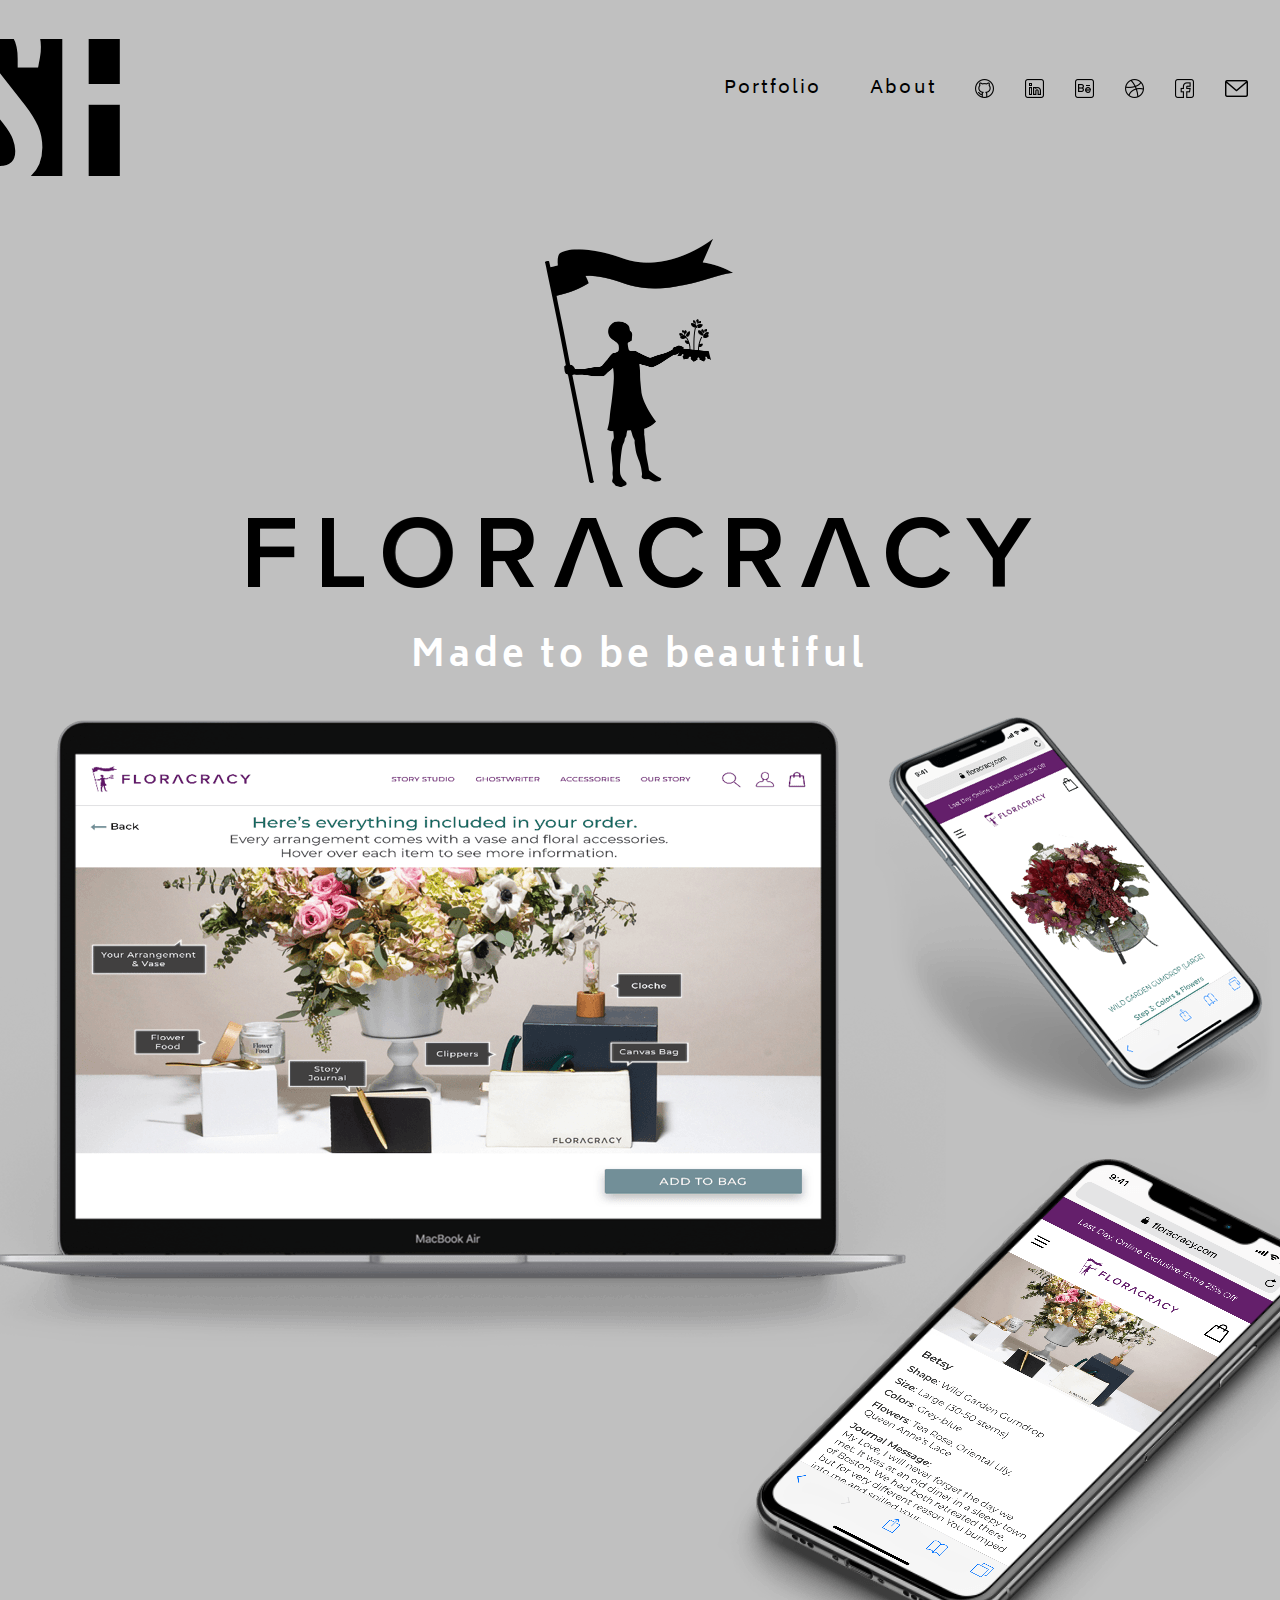
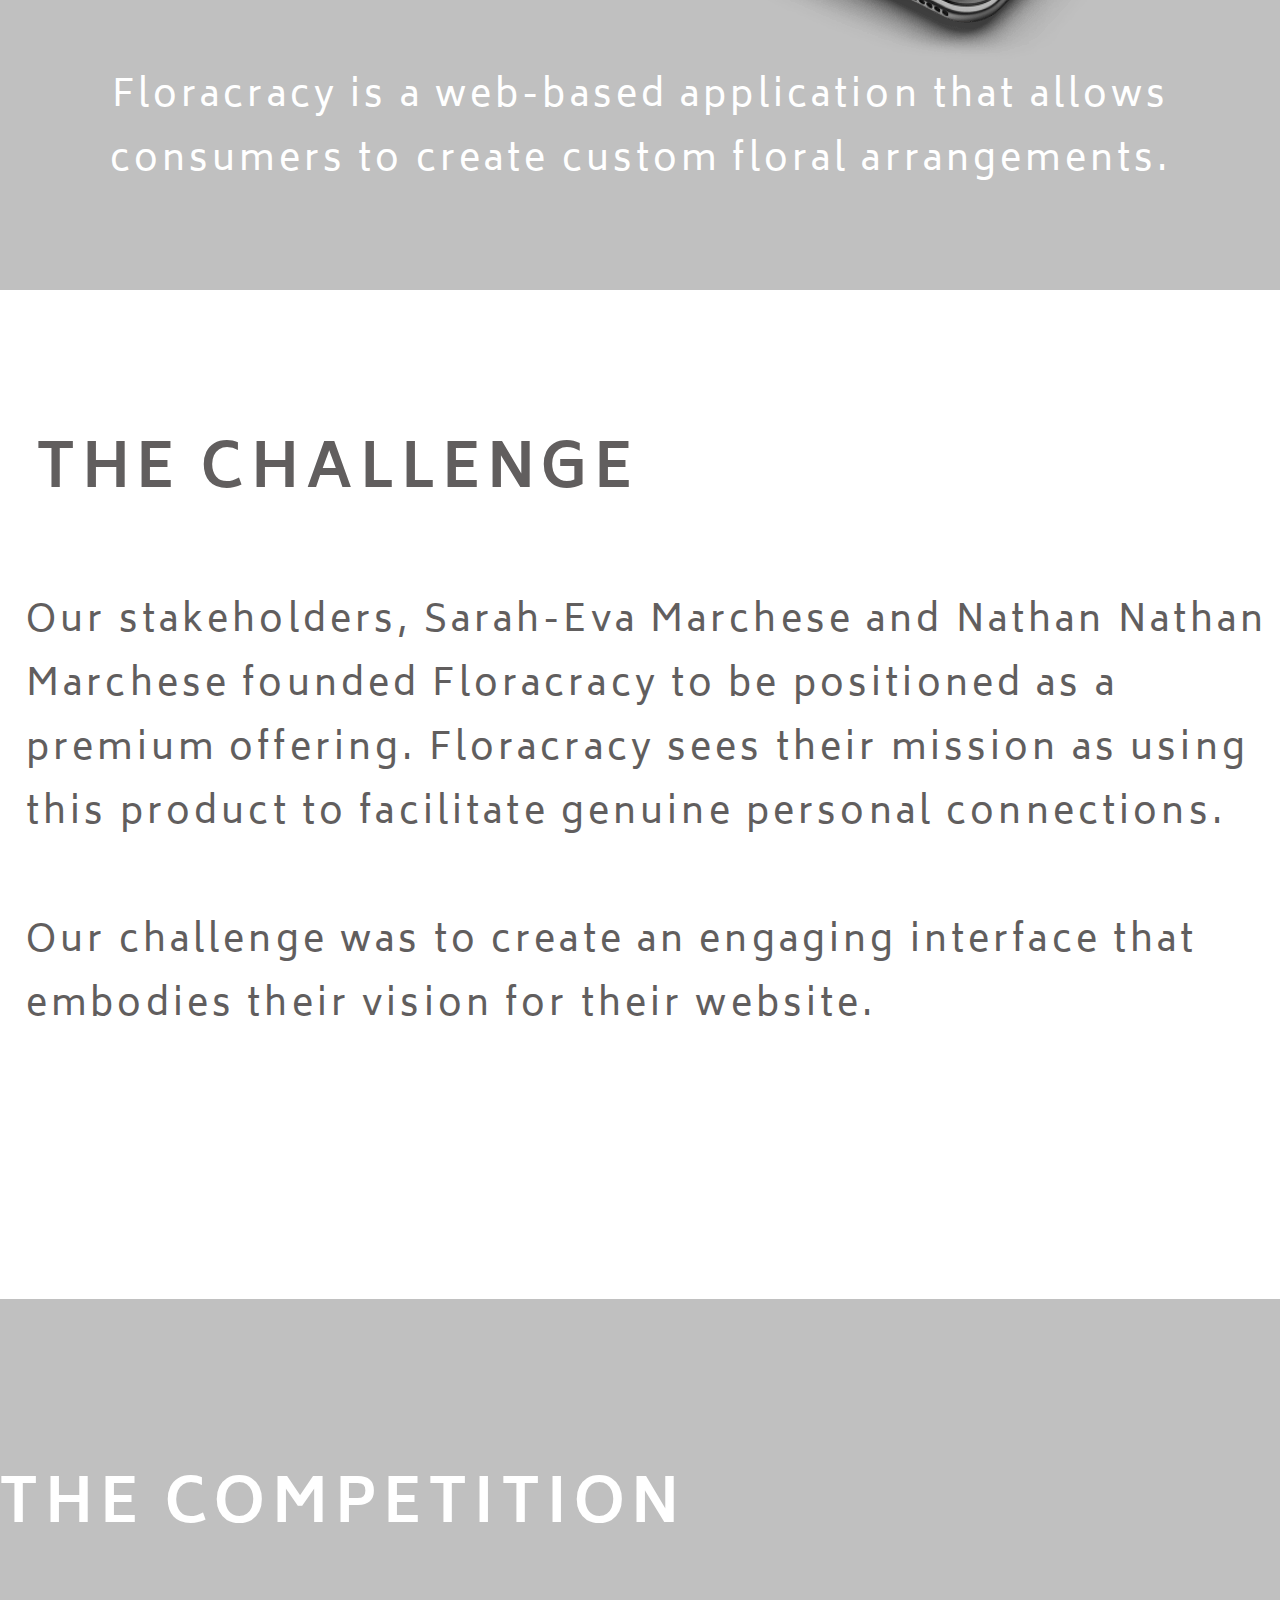
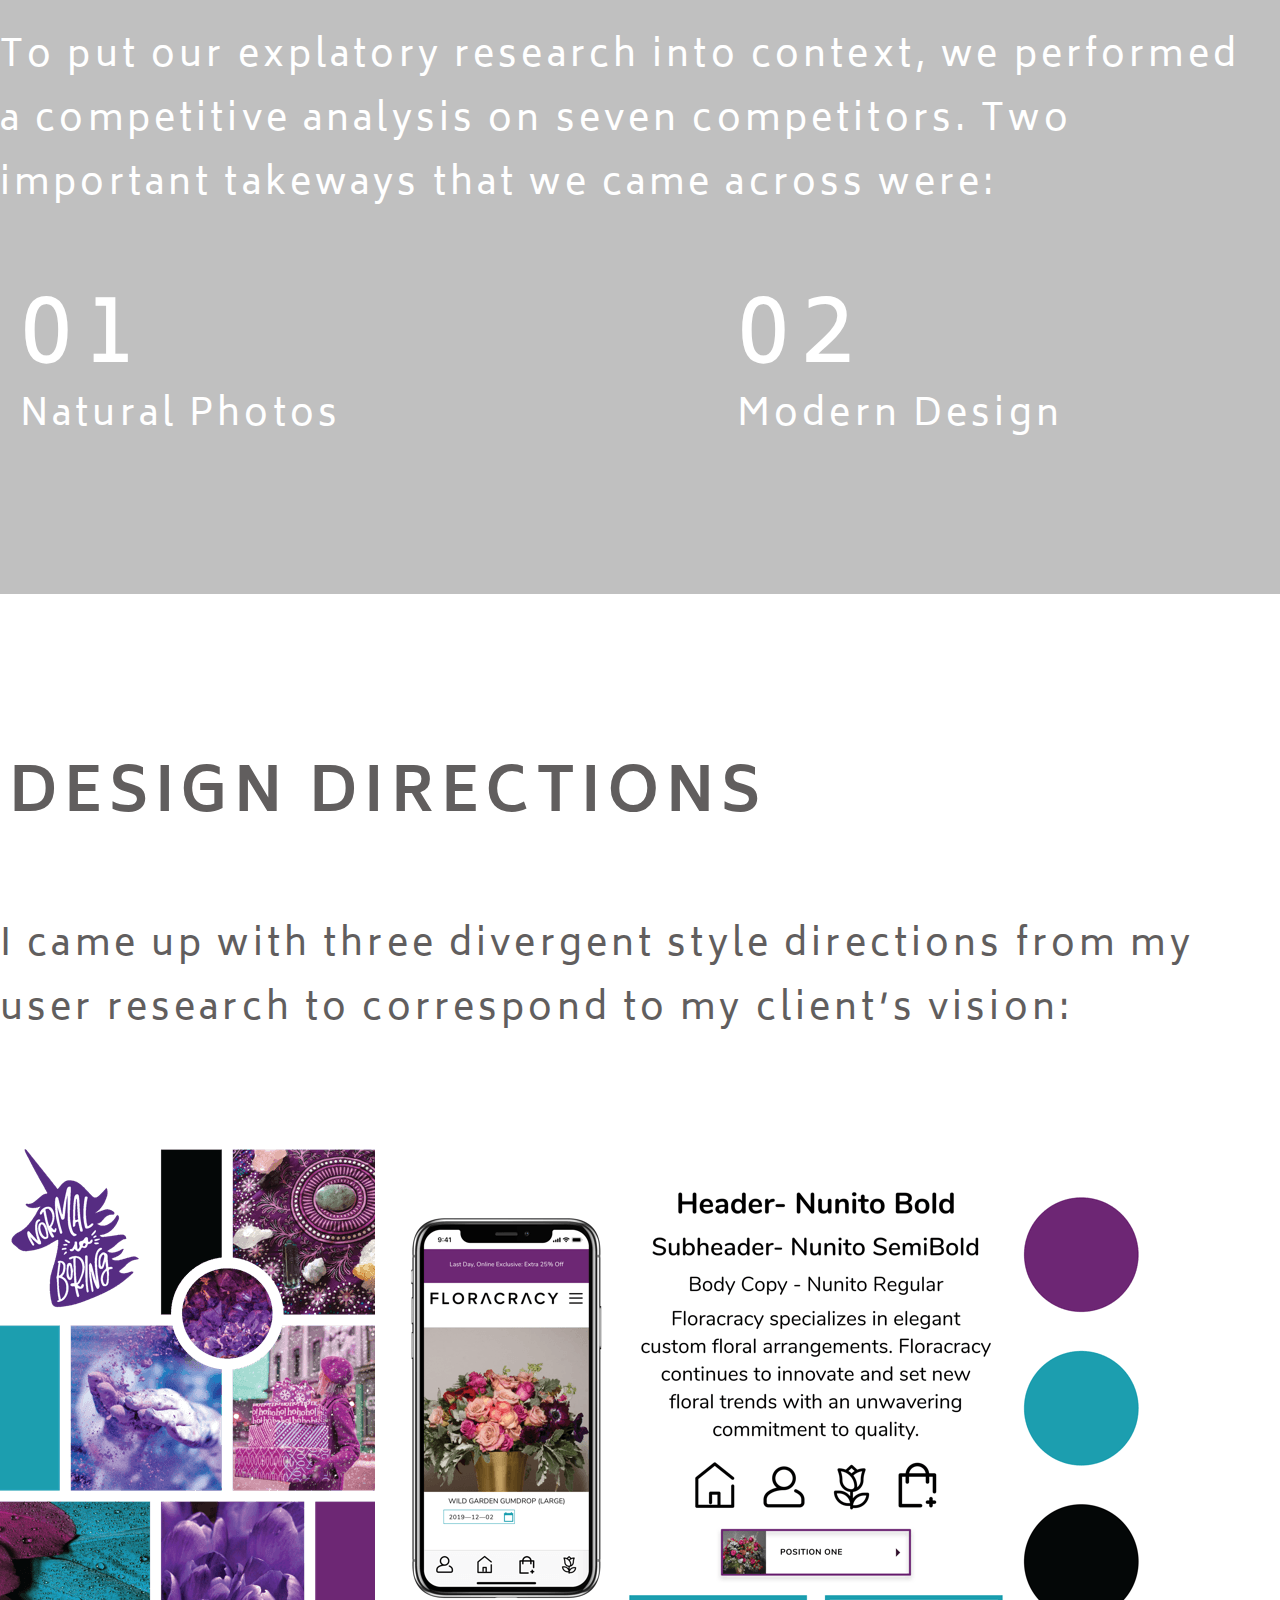
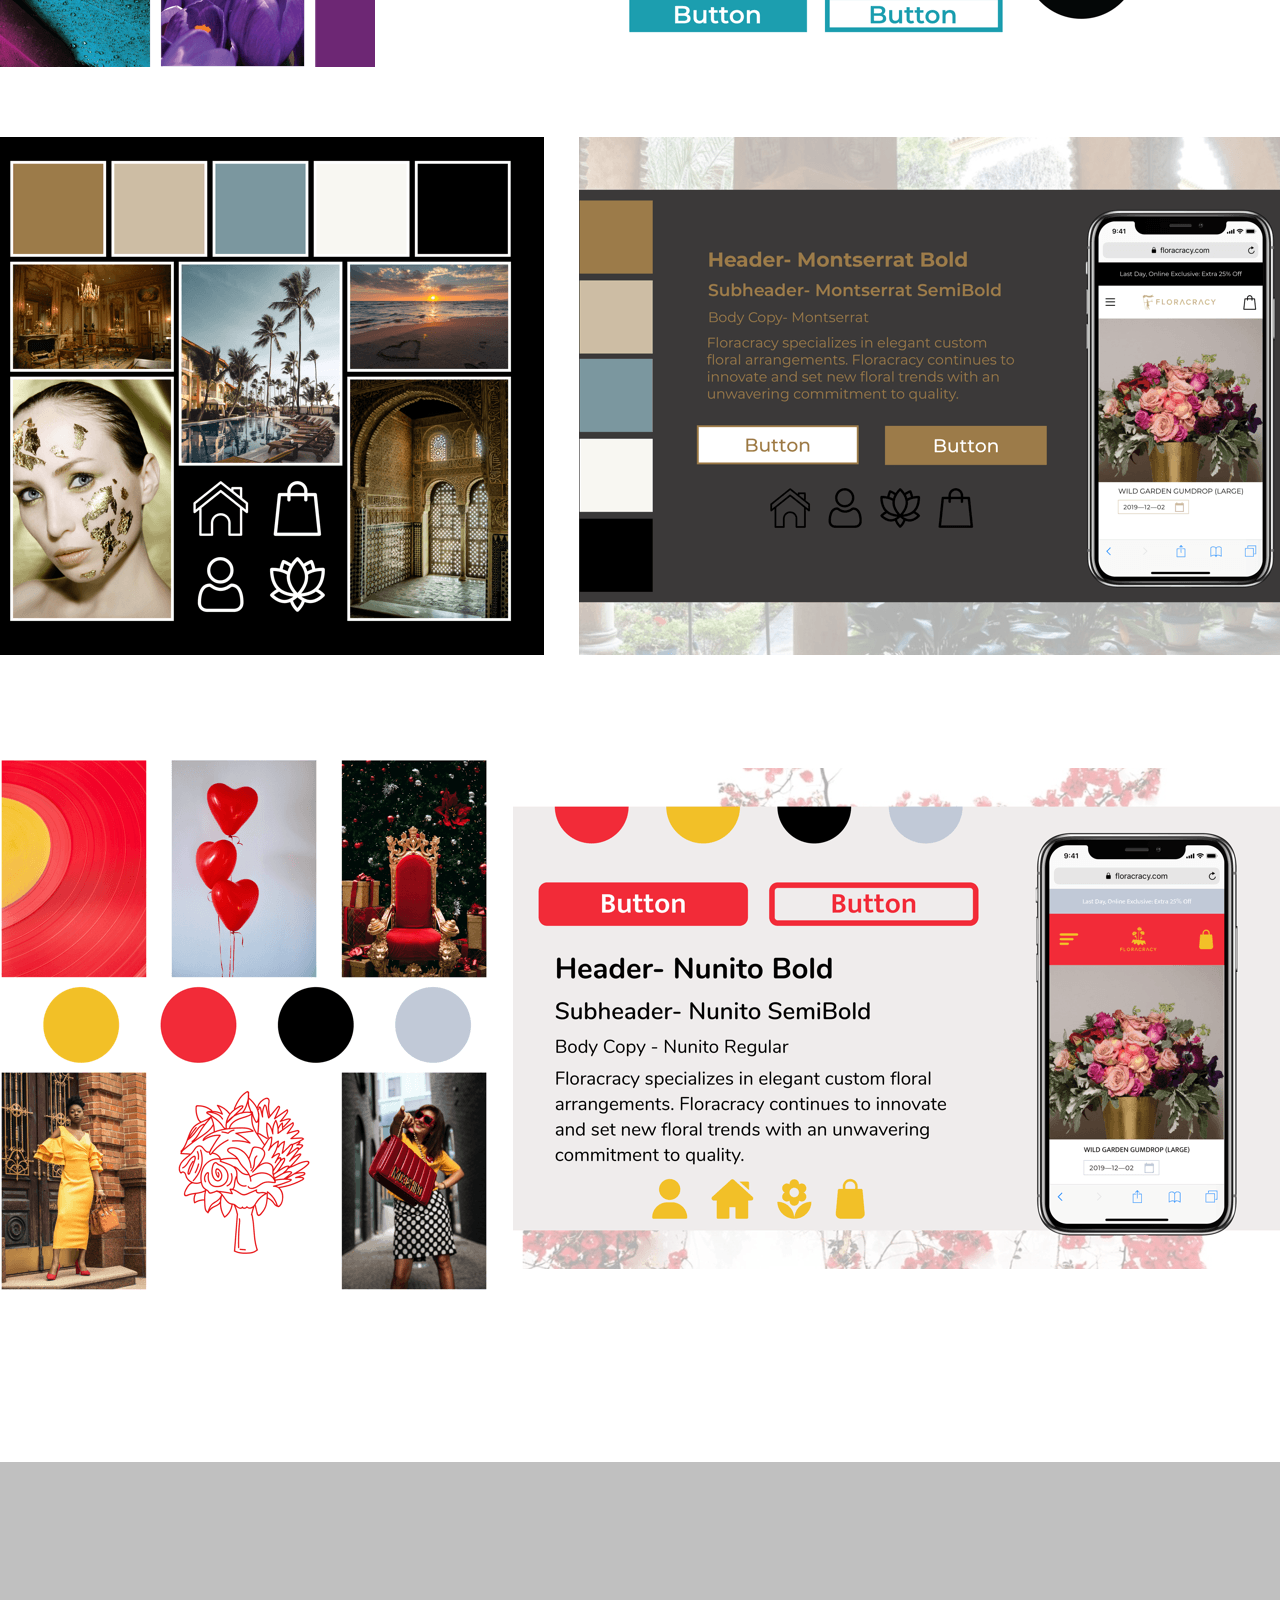
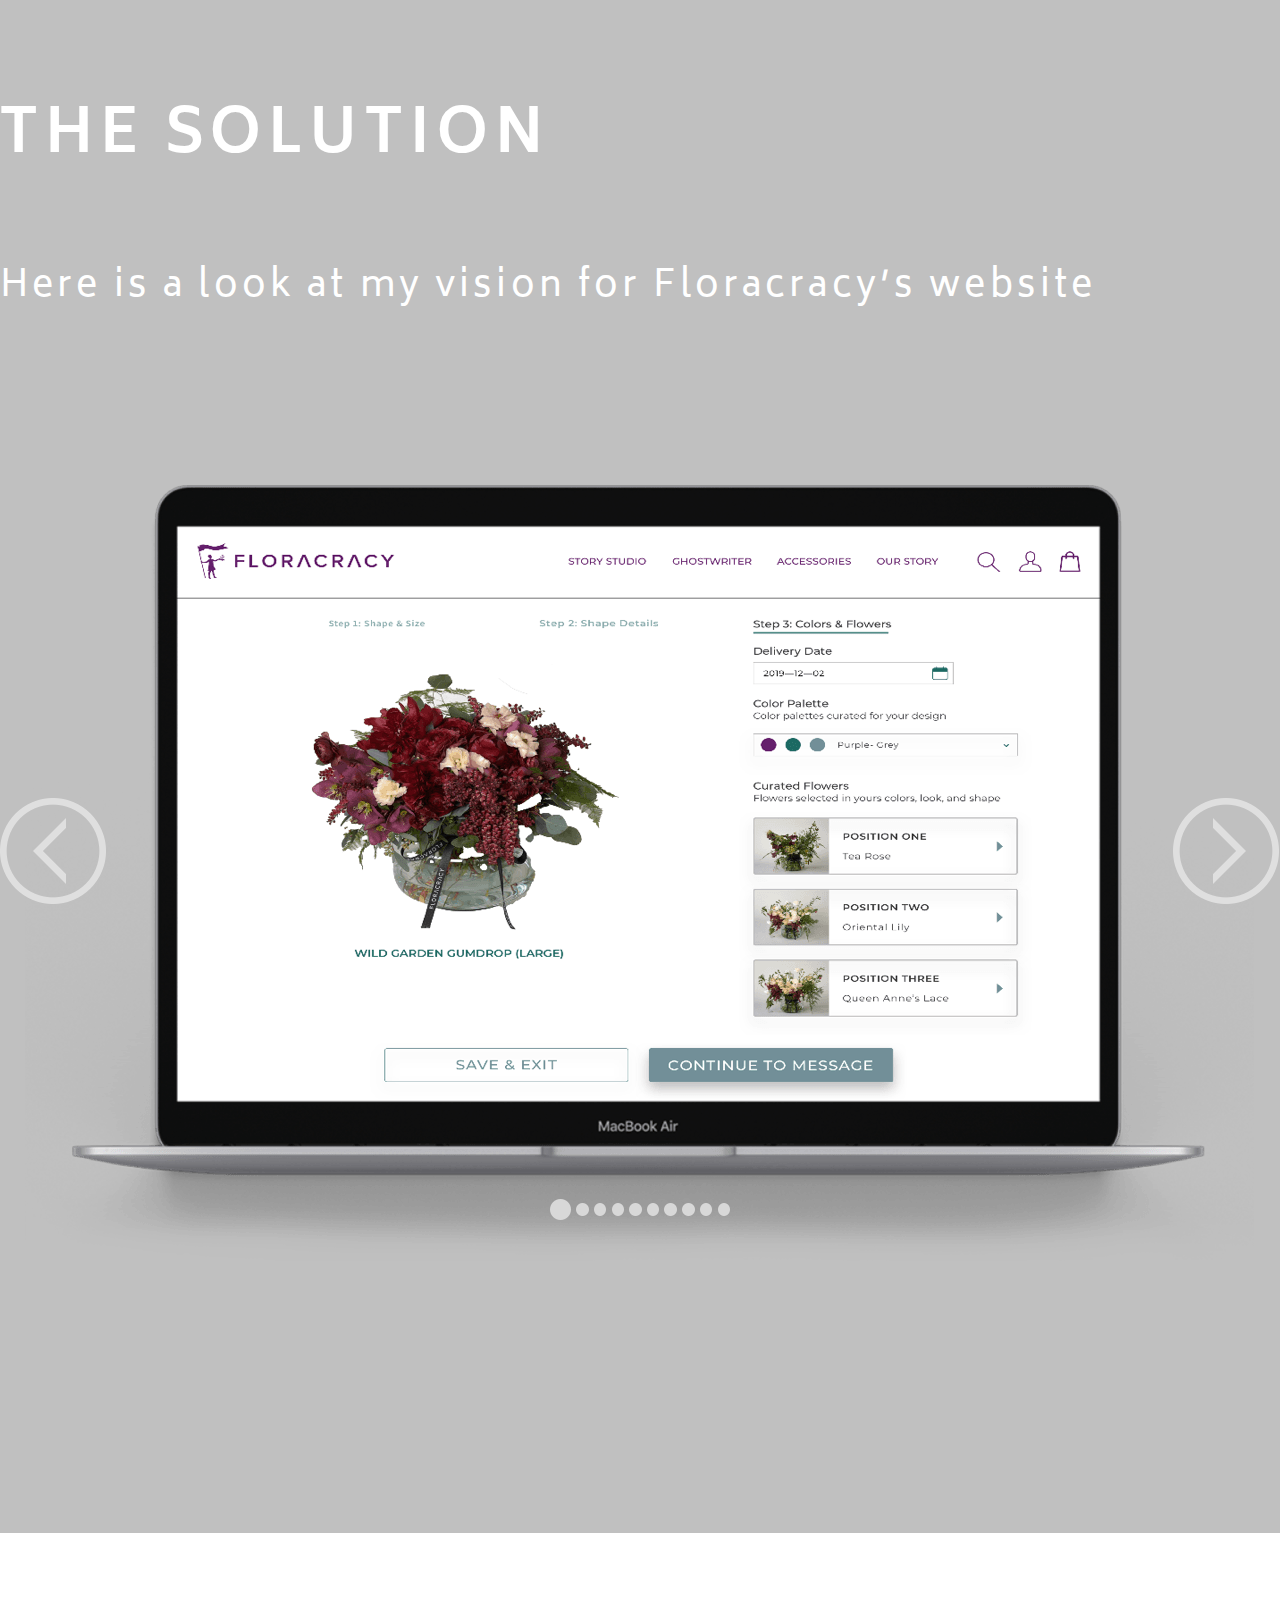
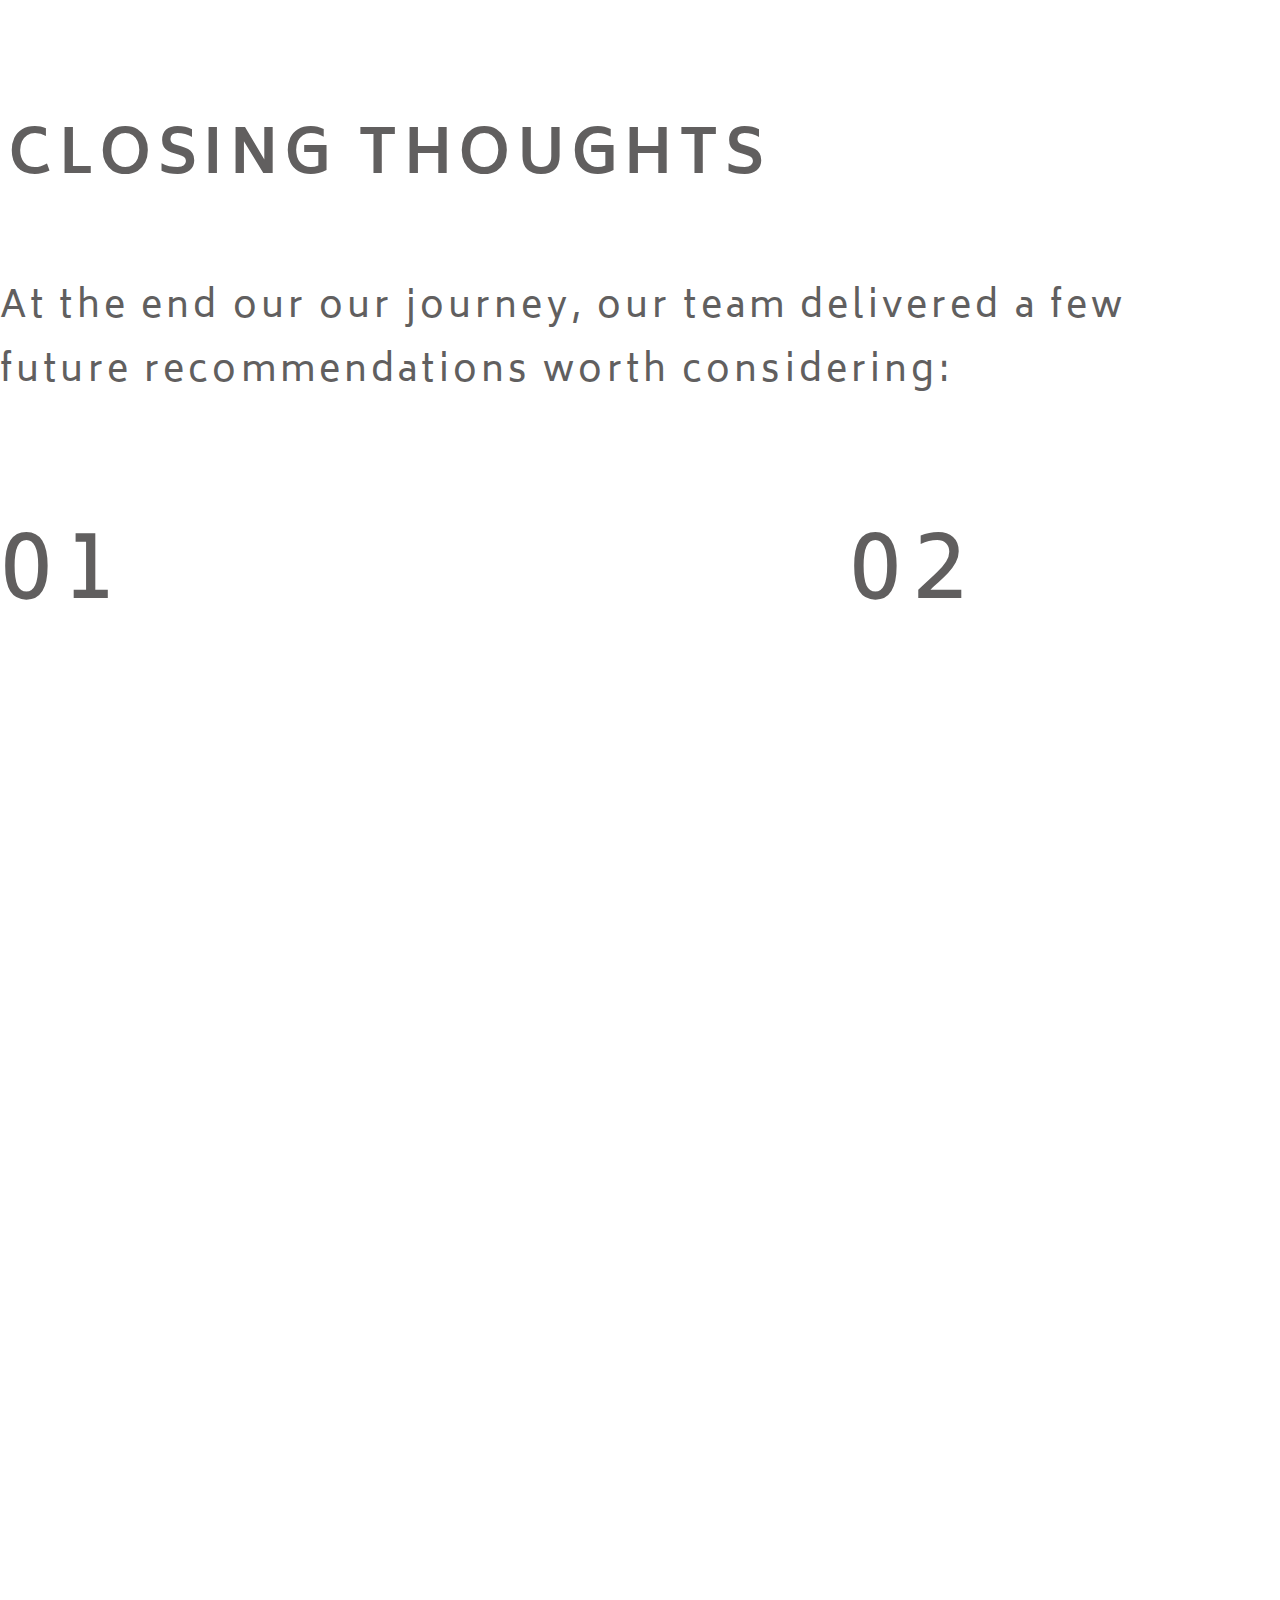
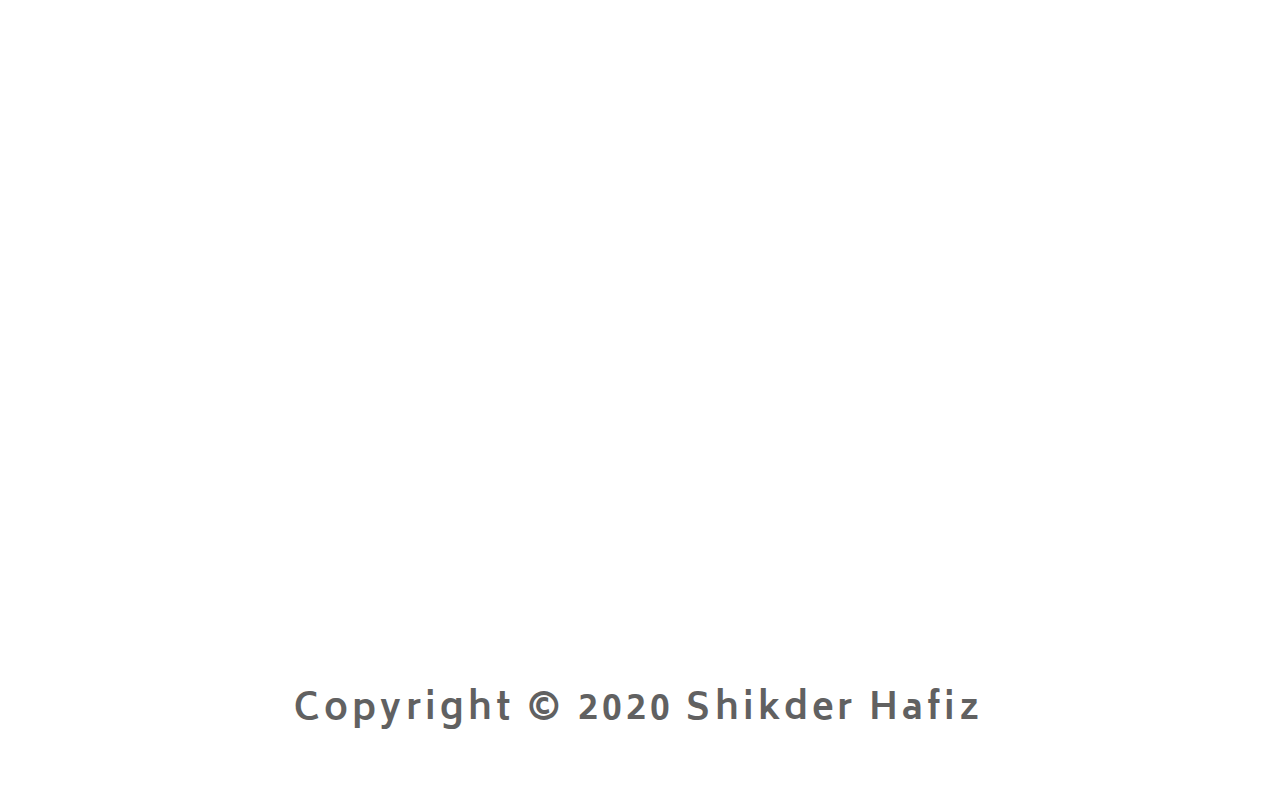
==== commit 49d3bc80: "misc" ====
--- a/floracracycasestudy.html
+++ b/floracracycasestudy.html
@@ -16,13 +16,13 @@
                 <div class="overlap-group-jSOr7s">
                     <div class="rectangle-XQxpR0">
                     </div>
-                    <div class="made-to-be-beautiful-U7g9Gp font-class-3">
+                    <div class="made-to-be-beautiful-U7g9Gp">
                         Made to be beautiful
                     </div>
                     <div class="logo-as0iN1">
                         <div class="rectangle-Y28vXk">
                         </div>
-                        <div class="sh-uvWKHH font-class-6">
+                        <div class="sh-uvWKHH">
                             SH
                         </div>
                     </div>
@@ -71,38 +71,45 @@
                     <div class="floracracy-is-a-web-zbQCo0 font-class-1">
                         Floracracy is a web-based application that allows consumers to create custom floral arrangements. <br />
                     </div>
-                    <div class="portfolio-e2v6Cf font-class-4">
+                    <div class="portfolio-e2v6Cf">
                         Portfolio
                     </div>
-                    <div class="about-PxNCXR font-class-4">
+                    <div class="about-PxNCXR">
                         About
                     </div>
-                    <div class="linkedin-n9Csog anima-flexbox-container">
+                    <div class="github-uU0a0n" style="
+    background-image: url('./img/floracracy-case-study--shape-1@2x.png');
+    background-size: cover;">
+                    </div>
+                    <div class="linkedin-n9Csog anima-flexbox-container" style="
+    background-image: url('./img/floracracy-case-study--shape-2@2x.png');
+    background-size: cover;">
                         <div class="auto-flex5-8zx0fE anima-flexbox-container">
-                            <img anima-src="./img/about-me-shape-2@2x.png" class="shape-aA8jAv" src="[data-uri]"/>
-                            <img anima-src="./img/floracracy-case-study--shape-1@2x.png" class="shape-u5vBsK" src="[data-uri]"/>
-                        </div>
-                        <img anima-src="./img/portfolio-shape-1@2x.png" class="shape-j1ABPL" src="[data-uri]"/>
-                    </div>
-                    <div class="github-uU0a0n" style="
-    background-image: url('./img/portfolio-shape-3@2x.png');
-    background-size: cover;">
+                            <img anima-src="./img/floracracy-case-study--shape-5@2x.png" class="shape-aA8jAv" src="[data-uri]"/>
+                            <img anima-src="./img/floracracy-case-study--shape-3@2x.png" class="shape-u5vBsK" src="[data-uri]"/>
+                        </div>
+                        <img anima-src="./img/floracracy-case-study--shape-4@2x.png" class="shape-j1ABPL" src="[data-uri]"/>
+                    </div>
+                    <div class="behance-network-80xFIX anima-flexbox-container" style="
+    background-image: url('./img/floracracy-case-study--shape-2@2x.png');
+    background-size: cover;">
+                        <img anima-src="./img/floracracy-case-study--shape-7@2x.png" class="shape-mAcloa" src="[data-uri]"/>
+                        <div class="auto-flex6-hlyYOx anima-flexbox-container">
+                            <img anima-src="./img/floracracy-case-study--path-1@2x.png" class="path-tZC3kL" src="[data-uri]"/>
+                            <img anima-src="./img/floracracy-case-study--shape-8@2x.png" class="shape-hMTx8Z" src="[data-uri]"/>
+                        </div>
                     </div>
                     <div class="basketball-VzipHA" style="
-    background-image: url('./img/winkel-case-study-shape-5@2x.png');
-    background-size: cover;">
-                    </div>
-                    <div class="behance-network-80xFIX anima-flexbox-container">
-                        <img anima-src="./img/portfolio-shape-5@2x.png" class="shape-mAcloa" src="[data-uri]"/>
-                        <div class="auto-flex6-hlyYOx anima-flexbox-container">
-                            <img anima-src="./img/winkel-case-study-path-1@2x.png" class="path-tZC3kL" src="[data-uri]"/>
-                            <img anima-src="./img/winkel-case-study-shape-7@2x.png" class="shape-hMTx8Z" src="[data-uri]"/>
-                        </div>
-                    </div>
-                    <img anima-src="./img/floracracy-case-study--fill-14@2x.png" class="fill-14-MZ6pOv" src="[data-uri]"/>
-                    <div class="email-ZO0dAj">
-                        <img anima-src="./img/winkel-case-study-fill-10@2x.png" class="fill-10-xn4zYI" src="[data-uri]"/>
-                        <img anima-src="./img/floracracy-case-study--fill-16@2x.png" class="fill-16-0Gr6ry" src="[data-uri]"/>
+    background-image: url('./img/floracracy-case-study--shape-9@2x.png');
+    background-size: cover;">
+                    </div>
+                    <div class="facebook-VlsNLu" style="
+    background-image: url('./img/floracracy-case-study--shape-10@2x.png');
+    background-size: cover;">
+                    </div>
+                    <div class="communications-muohZ7" style="
+    background-image: url('./img/floracracy-case-study--shape-11@2x.png');
+    background-size: cover;">
                     </div>
                 </div>
                 <div class="the-challenge-QBlXkT font-class-2">
@@ -114,10 +121,10 @@
                 <div class="overlap-group1-u4BaOU">
                     <div class="rectangle-copy-47Mj0P">
                     </div>
-                    <div class="a02-8RUGKp font-class-7">
+                    <div class="a02-8RUGKp font-class-3">
                         02
                     </div>
-                    <div class="a01-D9yF9P font-class-7">
+                    <div class="a01-D9yF9P font-class-3">
                         01
                     </div>
                     <div class="the-competition-JxfeqH font-class-2">
@@ -167,18 +174,16 @@
                         <img anima-src="./img/floracracy-case-study--path@2x.png" class="path-lJTMCU" src="[data-uri]"/>
                     </div>
                     <img anima-src="./img/floracracy-case-study--arrows-copy@2x.png" class="arrows-copy-omWHXl" src="[data-uri]"/>
-                    <div class="group-1stduF anima-flexbox-container">
-                        <img anima-src="./img/floracracy-case-study--oval@2x.png" class="oval-49NvvG" src="[data-uri]"/>
-                        <img anima-src="./img/floracracy-case-study--oval-copy-4@2x.png" class="oval-copy-gnI8Iu" src="[data-uri]"/>
-                        <img anima-src="./img/winkel-case-study-oval-copy-3@2x.png" class="oval-copy-2-2uJVpz" src="[data-uri]"/>
-                        <img anima-src="./img/winkel-case-study-oval-copy-3@2x.png" class="oval-copy-3-kClQll" src="[data-uri]"/>
-                        <img anima-src="./img/floracracy-case-study--oval-copy-4@2x.png" class="oval-copy-4-O0pL1S" src="[data-uri]"/>
-                        <img anima-src="./img/winkel-case-study-oval-copy-3@2x.png" class="oval-copy-5-p5bFzk" src="[data-uri]"/>
-                        <img anima-src="./img/floracracy-case-study--oval-copy-4@2x.png" class="oval-copy-6-Uq6NkR" src="[data-uri]"/>
-                        <img anima-src="./img/floracracy-case-study--oval-copy-4@2x.png" class="oval-copy-7-5lxgtt" src="[data-uri]"/>
-                        <img anima-src="./img/winkel-case-study-oval-copy-3@2x.png" class="oval-copy-8-T0MOCb" src="[data-uri]"/>
-                        <img anima-src="./img/winkel-case-study-oval-copy-3@2x.png" class="oval-copy-9-qsMr2m" src="[data-uri]"/>
-                    </div>
+                    <img anima-src="./img/floracracy-case-study--oval@2x.png" class="oval-A7nVzS" src="[data-uri]"/>
+                    <img anima-src="./img/floracracy-case-study--oval-copy-4@2x.png" class="oval-copy-YxurP2" src="[data-uri]"/>
+                    <img anima-src="./img/floracracy-case-study--oval-copy-8@2x.png" class="oval-copy-2-W7kDgE" src="[data-uri]"/>
+                    <img anima-src="./img/floracracy-case-study--oval-copy-8@2x.png" class="oval-copy-3-AHHv2H" src="[data-uri]"/>
+                    <img anima-src="./img/floracracy-case-study--oval-copy-4@2x.png" class="oval-copy-4-x78xiI" src="[data-uri]"/>
+                    <img anima-src="./img/floracracy-case-study--oval-copy-8@2x.png" class="oval-copy-5-sZ3OJR" src="[data-uri]"/>
+                    <img anima-src="./img/floracracy-case-study--oval-copy-4@2x.png" class="oval-copy-6-yghbXF" src="[data-uri]"/>
+                    <img anima-src="./img/floracracy-case-study--oval-copy-4@2x.png" class="oval-copy-7-ZLTdgw" src="[data-uri]"/>
+                    <img anima-src="./img/floracracy-case-study--oval-copy-8@2x.png" class="oval-copy-8-9ItPXW" src="[data-uri]"/>
+                    <img anima-src="./img/floracracy-case-study--oval-copy-8@2x.png" class="oval-copy-9-SxyTZQ" src="[data-uri]"/>
                 </div>
                 <div class="closing-thoughts-xxWQKA font-class-2">
                     CLOSING THOUGHTS
@@ -187,14 +192,14 @@
                     At the end our our journey, our team delivered a few future recommendations worth considering:
                 </div>
                 <div class="auto-flex3-pvPqPx anima-flexbox-container">
-                    <div class="a01-JLFFuk font-class-7">
+                    <div class="a01-JLFFuk font-class-3">
                         01
                     </div>
-                    <div class="a02-YFGHhM font-class-7">
+                    <div class="a02-YFGHhM font-class-3">
                         02
                     </div>
                 </div>
-                <div class="copyright-251-2020-shi-Xm8UXQ font-class-3">
+                <div class="copyright-251-2020-shi-Xm8UXQ">
                     Copyright © 2020 Shikder Hafiz
                 </div>
             </div>
--- a/css/floracracy-case-study.css
+++ b/css/floracracy-case-study.css
@@ -1,10 +1,6 @@
-@import url('https://fonts.googleapis.com/css?family=Just+Me+Again+Down+Here:400|Fjalla+One:400|Biryani:700,400|Paprika:400');
+@import url('https://fonts.googleapis.com/css?family=Biryani:400,700|Fjalla+One:400');
 
-@font-face {
-                          font-family: "Biryani-Black";
-                          src: url('../fonts/Biryani-Black.ttf') format("truetype");
-                        }
-                        
+
 /* ANIMA screen - floracracycasestudy */
 .font-class-1 {
   font-family         : Biryani, Helvetica, Arial, serif;
@@ -24,38 +20,6 @@
 }
 .font-class-3 {
   font-family         : Biryani, Helvetica, Arial, serif;
-  font-size           : 36.0px;
-  font-style          : normal;
-  font-weight         : 700;
-  letter-spacing      : 4.14px;
-  line-height         : 64.0px;
-}
-.font-class-4 {
-  font-family         : Biryani, Helvetica, Arial, serif;
-  font-size           : 18.0px;
-  font-style          : normal;
-  font-weight         : 400;
-  letter-spacing      : 2.07px;
-  line-height         : 32.0px;
-}
-.font-class-5 {
-  color               : var(--auto-palette-color-1);
-  font-family         : Biryani, Helvetica, Arial, serif;
-  font-size           : 16.0px;
-  font-style          : normal;
-  font-weight         : 400;
-  letter-spacing      : 1.84px;
-  line-height         : 28.0px;
-}
-.font-class-6 {
-  font-family         : Fjalla One, Helvetica, Arial, serif;
-  font-size           : 208.1px;
-  font-style          : normal;
-  font-weight         : 400;
-  line-height         : 262.0px;
-}
-.font-class-7 {
-  font-family         : Biryani, Helvetica, Arial, serif;
   font-size           : 96.0px;
   font-style          : normal;
   font-weight         : 400;
@@ -64,38 +28,10 @@
 }
 :root {
   --auto-palette-color-1: rgba(255,255,255,1.0);
-  --auto-palette-color-10: rgba(215,215,215,1.0);
-  --auto-palette-color-2: rgba(97,97,97,1.0);
+  --auto-palette-color-2: rgba(97,95,95,1.0);
   --auto-palette-color-3: rgba(97,94,94,1.0);
-  --auto-palette-color-4: rgba(245,115,57,1.0);
-  --auto-palette-color-5: rgba(229,226,226,1.0);
-  --auto-palette-color-6: rgba(97,95,95,1.0);
-  --auto-palette-color-7: rgba(121,192,244,1.0);
-  --auto-palette-color-8: rgba(42,40,40,1.0);
-  --auto-palette-color-9: rgba(150,150,150,1.0);
-}
-.floracracycasestudy .auto-flex6-hlyYOx {
-  align-items         : flex-start;
-  background-color    : rgba(255,255,255,0);
-  box-sizing          : border-box;
-  display             : flex;
-  flex-direction      : column;
-  flex-shrink         : 0;
-  height              : auto;
-  justify-content     : flex-start;
-  margin-left         : 2px;
-  position            : relative;
-  width               : 7px;
-}
-.floracracycasestudy .overlap-group-jSOr7s {
-  align-self          : flex-start;
-  background-color    : rgba(255,255,255,0);
-  flex-shrink         : 0;
-  height              : 1916px;
-  margin-left         : -164.0px;
-  margin-top          : -26px;
-  position            : relative;
-  width               : 1676px;
+  --auto-palette-color-4: rgba(192,192,192,1.0);
+  --auto-palette-color-5: rgba(0,0,0,1.0);
 }
 .floracracycasestudy .overlap-group3-rLx3Qh {
   background-color    : rgba(255,255,255,0);
@@ -108,16 +44,16 @@
 .floracracycasestudy .overlap-group1-u4BaOU {
   background-color    : rgba(255,255,255,0);
   flex-shrink         : 0;
-  height              : 897px;
-  margin-top          : 259px;
-  position            : relative;
-  width               : 1442px;
+  height              : 895px;
+  margin-top          : 260px;
+  position            : relative;
+  width               : 1440px;
 }
 .floracracycasestudy .overlap-group2-fLzkbh {
   background-color    : rgba(255,255,255,0);
   flex-shrink         : 0;
-  height              : 1673px;
-  margin-top          : 149px;
+  height              : 1671px;
+  margin-top          : 150px;
   position            : relative;
   width               : 1716px;
 }
@@ -163,6 +99,20 @@
   position            : relative;
   width               : auto;
 }
+.floracracycasestudy .auto-flex6-hlyYOx {
+  align-items         : flex-start;
+  background-color    : rgba(255,255,255,0);
+  box-sizing          : border-box;
+  display             : flex;
+  flex-direction      : column;
+  flex-shrink         : 0;
+  height              : auto;
+  justify-content     : flex-start;
+  margin-left         : 1px;
+  margin-top          : 1.0px;
+  position            : relative;
+  width               : 6px;
+}
 .floracracycasestudy .auto-flex3-pvPqPx {
   align-items         : flex-start;
   align-self          : flex-start;
@@ -178,6 +128,232 @@
   position            : relative;
   width               : auto;
 }
+.floracracycasestudy .oval-copy-2-W7kDgE {
+  background-color    : rgba(255,255,255,0);
+  height              : 13px;
+  left                : 812px;
+  position            : absolute;
+  top                 : 1341px;
+  transform           : rotate(0deg);
+  width               : 12px;
+}
+.floracracycasestudy .oval-copy-3-AHHv2H {
+  background-color    : rgba(255,255,255,0);
+  height              : 13px;
+  left                : 830px;
+  position            : absolute;
+  top                 : 1341px;
+  transform           : rotate(0deg);
+  width               : 12px;
+}
+.floracracycasestudy .oval-copy-4-x78xiI {
+  background-color    : rgba(255,255,255,0);
+  height              : 13px;
+  left                : 847px;
+  position            : absolute;
+  top                 : 1341px;
+  transform           : rotate(0deg);
+  width               : 13px;
+}
+.floracracycasestudy .oval-copy-5-sZ3OJR {
+  background-color    : rgba(255,255,255,0);
+  height              : 13px;
+  left                : 865px;
+  position            : absolute;
+  top                 : 1341px;
+  transform           : rotate(0deg);
+  width               : 12px;
+}
+.floracracycasestudy .oval-copy-6-yghbXF {
+  background-color    : rgba(255,255,255,0);
+  height              : 13px;
+  left                : 882px;
+  position            : absolute;
+  top                 : 1341px;
+  transform           : rotate(0deg);
+  width               : 13px;
+}
+.floracracycasestudy .oval-copy-7-ZLTdgw {
+  background-color    : rgba(255,255,255,0);
+  height              : 13px;
+  left                : 900px;
+  position            : absolute;
+  top                 : 1341px;
+  transform           : rotate(0deg);
+  width               : 13px;
+}
+.floracracycasestudy .oval-copy-8-9ItPXW {
+  background-color    : rgba(255,255,255,0);
+  height              : 13px;
+  left                : 918px;
+  position            : absolute;
+  top                 : 1341px;
+  transform           : rotate(0deg);
+  width               : 12px;
+}
+.floracracycasestudy .oval-copy-9-SxyTZQ {
+  background-color    : rgba(255,255,255,0);
+  height              : 13px;
+  left                : 936px;
+  position            : absolute;
+  top                 : 1341px;
+  transform           : rotate(0deg);
+  width               : 12px;
+}
+.floracracycasestudy .portfolio-e2v6Cf {
+  background-color    : rgba(255,255,255,0);
+  color               : var(--auto-palette-color-5);
+  font-family         : Biryani, Helvetica, Arial, serif;
+  font-size           : 18.0px;
+  font-style          : normal;
+  font-weight         : 400;
+  height              : auto;
+  left                : 956px;
+  letter-spacing      : 2.07px;
+  line-height         : 32.0px;
+  position            : absolute;
+  text-align          : center;
+  top                 : 99px;
+  transform           : rotate(0deg);
+  width               : 121px;
+}
+.floracracycasestudy .about-PxNCXR {
+  background-color    : rgba(255,255,255,0);
+  color               : var(--auto-palette-color-5);
+  font-family         : Biryani, Helvetica, Arial, serif;
+  font-size           : 18.0px;
+  font-style          : normal;
+  font-weight         : 400;
+  height              : auto;
+  left                : 1106px;
+  letter-spacing      : 2.07px;
+  line-height         : 32.0px;
+  position            : absolute;
+  text-align          : center;
+  top                 : 99px;
+  transform           : rotate(0deg);
+  width               : 83px;
+}
+.floracracycasestudy .github-uU0a0n {
+  background-color    : rgba(255,255,255,0);
+  height              : 19px;
+  left                : 1219px;
+  position            : absolute;
+  top                 : 105px;
+  transform           : rotate(0deg);
+  width               : 19px;
+}
+.floracracycasestudy .linkedin-n9Csog {
+  align-items         : flex-end;
+  background-color    : rgba(255,255,255,0);
+  box-sizing          : border-box;
+  display             : inline-flex;
+  flex-direction      : row;
+  height              : 19px;
+  justify-content     : flex-end;
+  left                : 1269px;
+  min-width           : 19px;
+  padding             : 3.0px;
+  position            : absolute;
+  top                 : 105px;
+  transform           : rotate(0deg);
+  width               : auto;
+}
+.floracracycasestudy .shape-u5vBsK {
+  background-color    : rgba(255,255,255,0);
+  flex-shrink         : 0;
+  height              : 8px;
+  margin-top          : 1px;
+  position            : relative;
+  transform           : rotate(0deg);
+  width               : 3px;
+}
+.floracracycasestudy .shape-j1ABPL {
+  background-color    : rgba(255,255,255,0);
+  flex-shrink         : 0;
+  height              : 8px;
+  margin-left         : 1px;
+  position            : relative;
+  transform           : rotate(0deg);
+  width               : 8px;
+}
+.floracracycasestudy .shape-aA8jAv {
+  background-color    : rgba(255,255,255,0);
+  flex-shrink         : 0;
+  height              : 3px;
+  position            : relative;
+  transform           : rotate(0deg);
+  width               : 3px;
+}
+.floracracycasestudy .behance-network-80xFIX {
+  align-items         : center;
+  background-color    : rgba(255,255,255,0);
+  box-sizing          : border-box;
+  display             : inline-flex;
+  flex-direction      : row;
+  height              : 19px;
+  justify-content     : flex-start;
+  left                : 1319px;
+  padding             : 0 3.0px;
+  position            : absolute;
+  top                 : 105px;
+  transform           : rotate(0deg);
+  width               : auto;
+}
+.floracracycasestudy .shape-mAcloa {
+  background-color    : rgba(255,255,255,0);
+  flex-shrink         : 0;
+  height              : 8px;
+  margin-bottom       : 1.0px;
+  position            : relative;
+  transform           : rotate(0deg);
+  width               : 6px;
+}
+.floracracycasestudy .shape-hMTx8Z {
+  background-color    : rgba(255,255,255,0);
+  flex-shrink         : 0;
+  height              : 6px;
+  margin-top          : 1px;
+  position            : relative;
+  transform           : rotate(0deg);
+  width               : 6px;
+}
+.floracracycasestudy .path-tZC3kL {
+  background-color    : rgba(255,255,255,0);
+  flex-shrink         : 0;
+  height              : 1px;
+  margin-left         : 1.0px;
+  position            : relative;
+  transform           : rotate(0deg);
+  width               : 4px;
+}
+.floracracycasestudy .basketball-VzipHA {
+  background-color    : rgba(255,255,255,0);
+  height              : 19px;
+  left                : 1369px;
+  position            : absolute;
+  top                 : 105px;
+  transform           : rotate(0deg);
+  width               : 19px;
+}
+.floracracycasestudy .facebook-VlsNLu {
+  background-color    : rgba(255,255,255,0);
+  height              : 19px;
+  left                : 1419px;
+  position            : absolute;
+  top                 : 105px;
+  transform           : rotate(0deg);
+  width               : 19px;
+}
+.floracracycasestudy .communications-muohZ7 {
+  background-color    : rgba(255,255,255,0);
+  height              : 17px;
+  left                : 1469px;
+  position            : absolute;
+  top                 : 106px;
+  transform           : rotate(0deg);
+  width               : 23px;
+}
 .floracracycasestudy .auto-flex5-8zx0fE {
   align-items         : flex-start;
   background-color    : rgba(255,255,255,0);
@@ -190,6 +366,16 @@
   position            : relative;
   width               : 3px;
 }
+.floracracycasestudy .overlap-group-jSOr7s {
+  align-self          : flex-start;
+  background-color    : rgba(255,255,255,0);
+  flex-shrink         : 0;
+  height              : 1916px;
+  margin-left         : -164.0px;
+  margin-top          : -26px;
+  position            : relative;
+  width               : 1676px;
+}
 .floracracycasestudy .auto-flex4-gaPYyE {
   align-items         : center;
   background-color    : rgba(255,255,255,0);
@@ -203,40 +389,163 @@
   position            : relative;
   width               : auto;
 }
-.floracracycasestudy .style-tile-2-LcbYOl {
-  background-color    : rgba(255,255,255,0);
-  flex-shrink         : 0;
-  height              : 518px;
-  margin-left         : 13px;
-  position            : relative;
-  transform           : rotate(0deg);
-  width               : 774px;
-}
-.floracracycasestudy .style-tile-1-7bDIkx {
-  background-color    : rgba(255,255,255,0);
-  flex-shrink         : 0;
-  height              : 518px;
-  margin-left         : 35px;
-  position            : relative;
-  transform           : rotate(0deg);
-  width               : 709px;
-}
-.floracracycasestudy .moodboard-1-l4NULQ {
-  background-color    : rgba(255,255,255,0);
-  flex-shrink         : 0;
-  height              : 518px;
-  position            : relative;
-  transform           : rotate(0deg);
-  width               : 567px;
-}
-.floracracycasestudy .style-tile-3-2h3S4B {
-  background-color    : rgba(255,255,255,0);
-  flex-shrink         : 0;
-  height              : 501px;
-  margin-left         : 2px;
-  position            : relative;
-  transform           : rotate(0deg);
-  width               : 775px;
+.floracracycasestudy .a01-D9yF9P {
+  background-color    : rgba(255,255,255,0);
+  color               : var(--auto-palette-color-1);
+  height              : auto;
+  left                : 100px;
+  position            : absolute;
+  text-align          : left;
+  top                 : 557px;
+  transform           : rotate(0deg);
+  width               : auto;
+}
+.floracracycasestudy .a01-JLFFuk {
+  background-color    : rgba(255,255,255,0);
+  color               : var(--auto-palette-color-2);
+  flex-shrink         : 0;
+  height              : auto;
+  min-height          : 169px;
+  min-width           : 151px;
+  position            : relative;
+  text-align          : left;
+  transform           : rotate(0deg);
+  width               : auto;
+}
+.floracracycasestudy .a02-YFGHhM {
+  background-color    : rgba(255,255,255,0);
+  color               : var(--auto-palette-color-2);
+  flex-shrink         : 0;
+  height              : auto;
+  margin-left         : 698px;
+  min-height          : 169px;
+  min-width           : 151px;
+  position            : relative;
+  text-align          : left;
+  transform           : rotate(0deg);
+  width               : auto;
+}
+.floracracycasestudy .made-to-be-beautiful-U7g9Gp {
+  background-color    : rgba(255,255,255,0);
+  color               : var(--auto-palette-color-1);
+  font-family         : Biryani, Helvetica, Arial, serif;
+  font-size           : 36.0px;
+  font-style          : normal;
+  font-weight         : 700;
+  height              : auto;
+  left                : 655px;
+  letter-spacing      : 4.14px;
+  line-height         : 64.0px;
+  position            : absolute;
+  text-align          : center;
+  top                 : 652px;
+  transform           : rotate(0deg);
+  width               : auto;
+}
+.floracracycasestudy .logo-as0iN1 {
+  background-color    : rgba(255,255,255,0);
+  height              : 263px;
+  left                : 197px;
+  position            : absolute;
+  top                 : 0px;
+  transform           : rotate(0deg);
+  width               : 211px;
+}
+.floracracycasestudy .rectangle-Y28vXk {
+  background-color    : var(--auto-palette-color-5);
+  height              : 137px;
+  left                : 19px;
+  position            : absolute;
+  top                 : 65px;
+  transform           : rotate(0deg);
+  width               : 173px;
+}
+.floracracycasestudy .sh-uvWKHH {
+  background-color    : rgba(255,255,255,0);
+  color               : var(--auto-palette-color-4);
+  font-family         : Fjalla One, Helvetica, Arial, serif;
+  font-size           : 208.1px;
+  font-style          : normal;
+  font-weight         : 400;
+  height              : auto;
+  left                : 0px;
+  letter-spacing      : 0.00px;
+  line-height         : 262.0px;
+  position            : absolute;
+  text-align          : left;
+  top                 : 1px;
+  transform           : rotate(0deg);
+  width               : 211px;
+}
+.floracracycasestudy .copyright-251-2020-shi-Xm8UXQ {
+  background-color    : rgba(255,255,255,0);
+  color               : rgba(97,97,97,1.0);
+  flex-shrink         : 0;
+  font-family         : Biryani, Helvetica, Arial, serif;
+  font-size           : 36.0px;
+  font-style          : normal;
+  font-weight         : 700;
+  height              : auto;
+  letter-spacing      : 4.14px;
+  line-height         : 64.0px;
+  margin-left         : 7.14px;
+  margin-top          : 1618px;
+  min-height          : 64px;
+  min-width           : 699px;
+  position            : relative;
+  text-align          : left;
+  transform           : rotate(0deg);
+  width               : auto;
+}
+.floracracycasestudy .group-57-9NUWoO {
+  align-items         : flex-end;
+  background-color    : rgba(255,255,255,0);
+  box-sizing          : border-box;
+  display             : inline-flex;
+  flex-direction      : row;
+  height              : 349px;
+  justify-content     : flex-start;
+  left                : 492px;
+  position            : absolute;
+  top                 : 265px;
+  transform           : rotate(0deg);
+  width               : auto;
+}
+.floracracycasestudy .fill-1-YifWyW {
+  background-color    : rgba(255,255,255,0);
+  flex-shrink         : 0;
+  height              : 69px;
+  margin-bottom       : 1.0px;
+  position            : relative;
+  transform           : rotate(0deg);
+  width               : 47px;
+}
+.floracracycasestudy .group-19-C7oc7y {
+  background-color    : rgba(255,255,255,0);
+  flex-shrink         : 0;
+  height              : 69px;
+  margin-left         : 16px;
+  position            : relative;
+  transform           : rotate(0deg);
+  width               : 66px;
+}
+.floracracycasestudy .fill-46-2kBUf3 {
+  background-color    : rgba(255,255,255,0);
+  height              : 6px;
+  left                : 153px;
+  position            : absolute;
+  top                 : 91px;
+  transform           : rotate(0deg);
+  width               : 5px;
+}
+.floracracycasestudy .fill-48-fH1dVb {
+  background-color    : rgba(255,255,255,0);
+  height              : 6px;
+  left                : 141px;
+  position            : absolute;
+  top                 : 92px;
+  transform           : rotate(0deg);
+  width               : 4px;
 }
 .floracracycasestudy .moodboard-2-jkWxrx {
   background-color    : rgba(255,255,255,0);
@@ -259,7 +568,7 @@
   opacity             : 0.5;
   padding             : 0 33.0px;
   position            : absolute;
-  top                 : 937px;
+  top                 : 936px;
   transform           : rotate(0deg);
   width               : auto;
 }
@@ -277,634 +586,54 @@
   left                : 218px;
   opacity             : 0.5;
   position            : absolute;
-  top                 : 937px;
+  top                 : 936px;
   transform           : rotate(0deg);
   width               : 106px;
 }
-.floracracycasestudy .group-1stduF {
-  align-items         : center;
-  background-color    : rgba(255,255,255,0);
-  box-sizing          : border-box;
-  display             : inline-flex;
-  flex-direction      : row;
+.floracracycasestudy .oval-A7nVzS {
+  background-color    : rgba(255,255,255,0);
   height              : 21px;
-  justify-content     : flex-start;
   left                : 768px;
   position            : absolute;
-  top                 : 1338px;
-  transform           : rotate(0deg);
-  width               : auto;
-}
-.floracracycasestudy .oval-49NvvG {
-  background-color    : rgba(255,255,255,0);
-  flex-shrink         : 0;
-  height              : 21px;
-  position            : relative;
+  top                 : 1337px;
   transform           : rotate(0deg);
   width               : 21px;
 }
-.floracracycasestudy .oval-copy-gnI8Iu {
-  background-color    : rgba(255,255,255,0);
-  flex-shrink         : 0;
+.floracracycasestudy .oval-copy-YxurP2 {
+  background-color    : rgba(255,255,255,0);
   height              : 13px;
-  margin-left         : 5px;
-  position            : relative;
+  left                : 794px;
+  position            : absolute;
+  top                 : 1341px;
   transform           : rotate(0deg);
   width               : 13px;
 }
-.floracracycasestudy .oval-copy-2-2uJVpz {
-  background-color    : rgba(255,255,255,0);
-  flex-shrink         : 0;
-  height              : 13px;
-  margin-left         : 5px;
-  position            : relative;
-  transform           : rotate(0deg);
-  width               : 12px;
-}
-.floracracycasestudy .oval-copy-3-kClQll {
-  background-color    : rgba(255,255,255,0);
-  flex-shrink         : 0;
-  height              : 13px;
-  margin-left         : 6px;
-  position            : relative;
-  transform           : rotate(0deg);
-  width               : 12px;
-}
-.floracracycasestudy .oval-copy-4-O0pL1S {
-  background-color    : rgba(255,255,255,0);
-  flex-shrink         : 0;
-  height              : 13px;
-  margin-left         : 5px;
-  position            : relative;
-  transform           : rotate(0deg);
-  width               : 13px;
-}
-.floracracycasestudy .oval-copy-5-p5bFzk {
-  background-color    : rgba(255,255,255,0);
-  flex-shrink         : 0;
-  height              : 13px;
-  margin-left         : 5px;
-  position            : relative;
-  transform           : rotate(0deg);
-  width               : 12px;
-}
-.floracracycasestudy .oval-copy-6-Uq6NkR {
-  background-color    : rgba(255,255,255,0);
-  flex-shrink         : 0;
-  height              : 13px;
-  margin-left         : 5px;
-  position            : relative;
-  transform           : rotate(0deg);
-  width               : 13px;
-}
-.floracracycasestudy .oval-copy-7-5lxgtt {
-  background-color    : rgba(255,255,255,0);
-  flex-shrink         : 0;
-  height              : 13px;
-  margin-left         : 5px;
-  position            : relative;
-  transform           : rotate(0deg);
-  width               : 13px;
-}
-.floracracycasestudy .oval-copy-8-T0MOCb {
-  background-color    : rgba(255,255,255,0);
-  flex-shrink         : 0;
-  height              : 13px;
-  margin-left         : 5px;
-  position            : relative;
-  transform           : rotate(0deg);
-  width               : 12px;
-}
-.floracracycasestudy .oval-copy-9-qsMr2m {
-  background-color    : rgba(255,255,255,0);
-  flex-shrink         : 0;
-  height              : 13px;
-  margin-left         : 6px;
-  position            : relative;
-  transform           : rotate(0deg);
-  width               : 12px;
-}
-.floracracycasestudy .portfolio-e2v6Cf {
-  background-color    : rgba(255,255,255,0);
-  color               : var(--auto-palette-color-5);
-  height              : auto;
-  left                : 1015px;
-  position            : absolute;
-  text-align          : center;
-  top                 : 99px;
-  transform           : rotate(0deg);
-  width               : 121px;
-}
-.floracracycasestudy .about-PxNCXR {
-  background-color    : rgba(255,255,255,0);
-  color               : var(--auto-palette-color-5);
-  height              : auto;
-  left                : 1182px;
-  position            : absolute;
-  text-align          : center;
-  top                 : 99px;
-  transform           : rotate(0deg);
-  width               : 83px;
-}
-.floracracycasestudy .linkedin-n9Csog {
-  align-items         : flex-end;
-  background-color    : rgba(255,255,255,0);
-  box-sizing          : border-box;
-  display             : inline-flex;
-  flex-direction      : row;
-  height              : 13px;
-  justify-content     : flex-start;
-  left                : 1351px;
-  position            : absolute;
-  top                 : 109px;
-  transform           : rotate(0deg);
-  width               : auto;
-}
-.floracracycasestudy .shape-u5vBsK {
-  background-color    : rgba(255,255,255,0);
-  flex-shrink         : 0;
-  height              : 9px;
-  margin-top          : 1px;
-  position            : relative;
-  transform           : rotate(0deg);
-  width               : 3px;
-}
-.floracracycasestudy .shape-j1ABPL {
-  background-color    : rgba(255,255,255,0);
-  flex-shrink         : 0;
-  height              : 9px;
-  margin-left         : 2px;
-  position            : relative;
-  transform           : rotate(0deg);
-  width               : 9px;
-}
-.floracracycasestudy .shape-aA8jAv {
-  background-color    : rgba(255,255,255,0);
-  flex-shrink         : 0;
-  height              : 3px;
-  position            : relative;
-  transform           : rotate(0deg);
-  width               : 3px;
-}
-.floracracycasestudy .github-uU0a0n {
-  background-color    : rgba(255,255,255,0);
-  height              : 24px;
-  left                : 1312px;
-  position            : absolute;
-  top                 : 103px;
-  transform           : rotate(0deg);
-  width               : 25px;
-}
-.floracracycasestudy .basketball-VzipHA {
-  background-color    : rgba(255,255,255,0);
-  height              : 24px;
-  left                : 1379px;
-  position            : absolute;
-  top                 : 103px;
-  transform           : rotate(0deg);
-  width               : 24px;
-}
-.floracracycasestudy .behance-network-80xFIX {
-  align-items         : flex-start;
-  background-color    : rgba(255,255,255,0);
-  box-sizing          : border-box;
-  display             : inline-flex;
-  flex-direction      : row;
-  height              : 10px;
-  justify-content     : flex-start;
-  left                : 1457px;
-  position            : absolute;
-  top                 : 110px;
-  transform           : rotate(0deg);
-  width               : auto;
-}
-.floracracycasestudy .shape-mAcloa {
-  background-color    : rgba(255,255,255,0);
-  flex-shrink         : 0;
-  height              : 10px;
-  position            : relative;
-  transform           : rotate(0deg);
-  width               : 8px;
-}
-.floracracycasestudy .shape-hMTx8Z {
-  background-color    : rgba(255,255,255,0);
-  flex-shrink         : 0;
-  height              : 8px;
-  margin-top          : 1px;
-  position            : relative;
-  transform           : rotate(0deg);
-  width               : 7px;
-}
-.floracracycasestudy .path-tZC3kL {
-  background-color    : rgba(255,255,255,0);
-  flex-shrink         : 0;
-  height              : 1px;
-  position            : relative;
-  transform           : rotate(0deg);
-  width               : 5px;
-}
-.floracracycasestudy .fill-14-MZ6pOv {
-  background-color    : rgba(255,255,255,0);
-  height              : 25px;
-  left                : 1488px;
-  position            : absolute;
-  top                 : 102px;
-  transform           : rotate(0deg);
-  width               : 12px;
-}
-.floracracycasestudy .email-ZO0dAj {
-  background-color    : rgba(255,255,255,0);
-  height              : 17px;
-  left                : 1417px;
-  position            : absolute;
-  top                 : 107px;
-  transform           : rotate(0deg);
-  width               : 26px;
-}
-.floracracycasestudy .fill-10-xn4zYI {
-  background-color    : rgba(255,255,255,0);
-  height              : 13px;
+.floracracycasestudy .rectangle-XQxpR0 {
+  background-color    : var(--auto-palette-color-4);
+  height              : 1916px;
+  left                : 164px;
+  position            : absolute;
+  top                 : 0px;
+  transform           : rotate(0deg);
+  width               : 1440px;
+}
+.floracracycasestudy .rectangle-copy-47Mj0P {
+  background-color    : var(--auto-palette-color-4);
+  height              : 895px;
   left                : 0px;
   position            : absolute;
-  top                 : 4px;
-  transform           : rotate(0deg);
-  width               : 26px;
-}
-.floracracycasestudy .fill-16-0Gr6ry {
-  background-color    : rgba(255,255,255,0);
-  height              : 8px;
+  top                 : 0px;
+  transform           : rotate(0deg);
+  width               : 1440px;
+}
+.floracracycasestudy .visualizer-FmbULZ {
+  background-color    : rgba(255,255,255,0);
+  height              : 965px;
   left                : 0px;
   position            : absolute;
-  top                 : 0px;
-  transform           : rotate(0deg);
-  width               : 26px;
-}
-.floracracycasestudy .group-19-C7oc7y {
-  background-color    : rgba(255,255,255,0);
-  flex-shrink         : 0;
-  height              : 69px;
-  margin-left         : 16px;
-  position            : relative;
-  transform           : rotate(0deg);
-  width               : 66px;
-}
-.floracracycasestudy .fill-20-roLVj6 {
-  background-color    : rgba(255,255,255,0);
-  height              : 248px;
-  left                : 0px;
-  position            : absolute;
-  top                 : 0px;
-  transform           : rotate(0deg);
-  width               : 188px;
-}
-.floracracycasestudy .fill-22-19zWhS {
-  background-color    : rgba(255,255,255,0);
-  height              : 4px;
-  left                : 137px;
-  position            : absolute;
-  top                 : 91px;
-  transform           : rotate(0deg);
-  width               : 3px;
-}
-.floracracycasestudy .fill-24-L7FgZv {
-  background-color    : rgba(255,255,255,0);
-  height              : 3px;
-  left                : 134px;
-  position            : absolute;
-  top                 : 94px;
-  transform           : rotate(0deg);
-  width               : 5px;
-}
-.floracracycasestudy .fill-26-8XfT1r {
-  background-color    : rgba(255,255,255,0);
-  height              : 6px;
-  left                : 139px;
-  position            : absolute;
-  top                 : 91px;
-  transform           : rotate(0deg);
-  width               : 3px;
-}
-.floracracycasestudy .fill-28-6ui1G4 {
-  background-color    : rgba(255,255,255,0);
-  height              : 5px;
-  left                : 151px;
-  position            : absolute;
-  top                 : 80px;
-  transform           : rotate(0deg);
-  width               : 3px;
-}
-.floracracycasestudy .fill-30-CEaxZd {
-  background-color    : rgba(255,255,255,0);
-  height              : 5px;
-  left                : 148px;
-  position            : absolute;
-  top                 : 81px;
-  transform           : rotate(0deg);
-  width               : 3px;
-}
-.floracracycasestudy .fill-32-WIayvv {
-  background-color    : rgba(255,255,255,0);
-  height              : 3px;
-  left                : 152px;
-  position            : absolute;
-  top                 : 82px;
-  transform           : rotate(0deg);
-  width               : 4px;
-}
-.floracracycasestudy .fill-34-a7qnac {
-  background-color    : rgba(255,255,255,0);
-  height              : 4px;
-  left                : 152px;
-  position            : absolute;
-  top                 : 85px;
-  transform           : rotate(0deg);
-  width               : 6px;
-}
-.floracracycasestudy .fill-36-x3pHpz {
-  background-color    : rgba(255,255,255,0);
-  height              : 5px;
-  left                : 146px;
-  position            : absolute;
-  top                 : 84px;
-  transform           : rotate(0deg);
-  width               : 6px;
-}
-.floracracycasestudy .fill-38-Ffe0Yy {
-  background-color    : rgba(255,255,255,0);
-  height              : 4px;
-  left                : 159px;
-  position            : absolute;
-  top                 : 90px;
-  transform           : rotate(0deg);
-  width               : 3px;
-}
-.floracracycasestudy .fill-40-kTMpSv {
-  background-color    : rgba(255,255,255,0);
-  height              : 5px;
-  left                : 156px;
-  position            : absolute;
-  top                 : 90px;
-  transform           : rotate(0deg);
-  width               : 3px;
-}
-.floracracycasestudy .fill-42-UipIPc {
-  background-color    : rgba(255,255,255,0);
-  height              : 3px;
-  left                : 159px;
-  position            : absolute;
-  top                 : 93px;
-  transform           : rotate(0deg);
-  width               : 5px;
-}
-.floracracycasestudy .fill-44-WItOyB {
-  background-color    : rgba(255,255,255,0);
-  height              : 4px;
-  left                : 158px;
-  position            : absolute;
-  top                 : 95px;
-  transform           : rotate(0deg);
-  width               : 6px;
-}
-.floracracycasestudy .fill-46-2kBUf3 {
-  background-color    : rgba(255,255,255,0);
-  height              : 6px;
-  left                : 153px;
-  position            : absolute;
-  top                 : 91px;
-  transform           : rotate(0deg);
-  width               : 5px;
-}
-.floracracycasestudy .fill-48-fH1dVb {
-  background-color    : rgba(255,255,255,0);
-  height              : 6px;
-  left                : 141px;
-  position            : absolute;
-  top                 : 92px;
-  transform           : rotate(0deg);
-  width               : 4px;
-}
-.floracracycasestudy .fill-50-V4O6hM {
-  background-color    : rgba(255,255,255,0);
-  height              : 4px;
-  left                : 135px;
-  position            : absolute;
-  top                 : 96px;
-  transform           : rotate(0deg);
-  width               : 7px;
-}
-.floracracycasestudy .fill-52-ulMj3O {
-  background-color    : rgba(255,255,255,0);
-  height              : 2px;
-  left                : 45px;
-  position            : absolute;
-  top                 : 242px;
-  transform           : rotate(0deg);
-  width               : 4px;
-}
-.floracracycasestudy .fill-54-A1xcid {
-  background-color    : rgba(255,255,255,0);
-  height              : 2px;
-  left                : 0px;
-  position            : absolute;
-  top                 : 22px;
-  transform           : rotate(0deg);
-  width               : 4px;
-}
-.floracracycasestudy .untitled-6OyXXx {
-  background-color    : rgba(255,255,255,0);
-  height              : 438px;
-  left                : 1031px;
-  position            : absolute;
-  top                 : 716px;
-  transform           : rotate(0deg);
-  width               : 584px;
-}
-.floracracycasestudy .my-bag-duEXub {
-  background-color    : rgba(255,255,255,0);
-  height              : 600px;
-  left                : 876px;
-  position            : absolute;
-  top                 : 1132px;
-  transform           : rotate(0deg);
-  width               : 800px;
-}
-.floracracycasestudy .my-bag-desktop-NOavCJ {
-  background-color    : rgba(255,255,255,0);
-  height              : 780px;
-  left                : 0px;
-  position            : absolute;
-  top                 : 652px;
-  transform           : rotate(0deg);
-  width               : 1387px;
-}
-.floracracycasestudy .floracracy-is-a-web-zbQCo0 {
-  background-color    : rgba(255,255,255,0);
-  color               : var(--auto-palette-color-1);
-  height              : auto;
-  left                : 305px;
-  position            : absolute;
-  text-align          : center;
-  top                 : 1692px;
-  transform           : rotate(0deg);
-  width               : 1159px;
-}
-.floracracycasestudy .the-challenge-QBlXkT {
-  align-self          : flex-start;
-  background-color    : rgba(255,255,255,0);
-  color               : var(--auto-palette-color-3);
-  flex-shrink         : 0;
-  height              : auto;
-  margin-left         : 105.0px;
-  margin-top          : 130px;
-  min-height          : 106px;
-  min-width           : 625px;
-  position            : relative;
-  text-align          : center;
-  transform           : rotate(0deg);
-  width               : auto;
-}
-.floracracycasestudy .design-directions-BimEtG {
-  align-self          : flex-start;
-  background-color    : rgba(255,255,255,0);
-  color               : var(--auto-palette-color-3);
-  flex-shrink         : 0;
-  height              : auto;
-  margin-left         : 79.0px;
-  margin-top          : 149px;
-  min-height          : 106px;
-  min-width           : 778px;
-  position            : relative;
-  text-align          : center;
-  transform           : rotate(0deg);
-  width               : auto;
-}
-.floracracycasestudy .the-competition-JxfeqH {
-  background-color    : rgba(255,255,255,0);
-  color               : var(--auto-palette-color-1);
-  height              : auto;
-  left                : 80px;
-  position            : absolute;
-  text-align          : center;
-  top                 : 157px;
-  transform           : rotate(0deg);
-  width               : auto;
-}
-.floracracycasestudy .the-solution-xcTbca {
-  background-color    : rgba(255,255,255,0);
-  color               : var(--auto-palette-color-1);
-  height              : auto;
-  left                : 217px;
-  position            : absolute;
-  text-align          : center;
-  top                 : 224px;
-  transform           : rotate(0deg);
-  width               : auto;
-}
-.floracracycasestudy .closing-thoughts-xxWQKA {
-  align-self          : flex-start;
-  background-color    : rgba(255,255,255,0);
-  color               : var(--auto-palette-color-6);
-  flex-shrink         : 0;
-  height              : auto;
-  margin-left         : 79.0px;
-  margin-top          : 172px;
-  min-height          : 106px;
-  min-width           : 782px;
-  position            : relative;
-  text-align          : center;
-  transform           : rotate(0deg);
-  width               : auto;
-}
-.floracracycasestudy .our-stakeholders-sa-SZzpO5 {
-  background-color    : rgba(255,255,255,0);
-  color               : var(--auto-palette-color-3);
-  flex-shrink         : 0;
-  height              : auto;
-  margin-left         : 38.0px;
-  margin-top          : 65px;
-  min-height          : 445px;
-  position            : relative;
-  text-align          : left;
-  transform           : rotate(0deg);
-  width               : 1266px;
-}
-.floracracycasestudy .i-came-up-with-three-XGz7Bz {
-  background-color    : rgba(255,255,255,0);
-  color               : var(--auto-palette-color-3);
-  flex-shrink         : 0;
-  height              : auto;
-  margin-right        : 14.0px;
-  margin-top          : 65px;
-  min-height          : 169px;
-  position            : relative;
-  text-align          : left;
-  transform           : rotate(0deg);
-  width               : 1266px;
-}
-.floracracycasestudy .to-put-our-explatory-YJjyx3 {
-  background-color    : rgba(255,255,255,0);
-  color               : var(--auto-palette-color-1);
-  height              : auto;
-  left                : 81px;
-  position            : absolute;
-  text-align          : left;
-  top                 : 328px;
-  transform           : rotate(0deg);
-  width               : 1266px;
-}
-.floracracycasestudy .here-is-a-look-at-my-L5Lwe9 {
-  background-color    : rgba(255,255,255,0);
-  color               : var(--auto-palette-color-1);
-  height              : auto;
-  left                : 218px;
-  position            : absolute;
-  text-align          : left;
-  top                 : 395px;
-  transform           : rotate(0deg);
-  width               : 1266px;
-}
-.floracracycasestudy .at-the-end-our-our-j-QOsJOw {
-  background-color    : rgba(255,255,255,0);
-  color               : var(--auto-palette-color-6);
-  flex-shrink         : 0;
-  height              : auto;
-  margin-right        : 14.0px;
-  margin-top          : 65px;
-  min-height          : 128px;
-  position            : relative;
-  text-align          : left;
-  transform           : rotate(0deg);
-  width               : 1266px;
-}
-.floracracycasestudy .natural-photos-wIFoGK {
-  background-color    : rgba(255,255,255,0);
-  color               : var(--auto-palette-color-1);
-  height              : auto;
-  left                : 101px;
-  position            : absolute;
-  text-align          : left;
-  top                 : 687px;
-  transform           : rotate(0deg);
-  width               : auto;
-}
-.floracracycasestudy .modern-design-7ejETc {
-  background-color    : rgba(255,255,255,0);
-  color               : var(--auto-palette-color-1);
-  height              : auto;
-  left                : 818px;
-  position            : absolute;
-  text-align          : left;
-  top                 : 687px;
-  transform           : rotate(0deg);
-  width               : auto;
-}
-.floracracycasestudy .moodboard-3-r5YdPf {
-  background-color    : rgba(255,255,255,0);
-  flex-shrink         : 0;
-  height              : 518px;
-  position            : relative;
-  transform           : rotate(0deg);
-  width               : 375px;
+  top                 : 506px;
+  transform           : rotate(0deg);
+  width               : 1716px;
 }
 .floracracycasestudy {
   align-items         : center;
@@ -919,171 +648,476 @@
   position            : relative;
   width               : 1440.0px;
 }
-.floracracycasestudy .rectangle-XQxpR0 {
-  background-color    : rgba(123,123,123,1.0);
-  height              : 1916px;
-  left                : 164px;
+.floracracycasestudy .a02-8RUGKp {
+  background-color    : rgba(255,255,255,0);
+  color               : var(--auto-palette-color-1);
+  height              : auto;
+  left                : 817px;
+  position            : absolute;
+  text-align          : left;
+  top                 : 557px;
+  transform           : rotate(0deg);
+  width               : auto;
+}
+.floracracycasestudy .rectangle-copy-2-mWU6DE {
+  background-color    : var(--auto-palette-color-4);
+  height              : 1671px;
+  left                : 138px;
   position            : absolute;
   top                 : 0px;
   transform           : rotate(0deg);
   width               : 1440px;
 }
-.floracracycasestudy .rectangle-copy-47Mj0P {
-  background-color    : rgba(123,123,123,1.0);
-  border-color        : var(--auto-palette-color-9);
-  border-style        : solid;
-  border-width        : 1.0px;
-  height              : 897px;
+.floracracycasestudy .group-56-u3nF7Y {
+  align-items         : center;
+  background-color    : rgba(255,255,255,0);
+  box-sizing          : border-box;
+  display             : flex;
+  flex-direction      : column;
+  flex-shrink         : 0;
+  height              : auto;
+  justify-content     : flex-start;
+  margin-left         : 19px;
+  position            : relative;
+  transform           : rotate(0deg);
+  width               : 649px;
+}
+.floracracycasestudy .fill-13-39eJv1 {
+  background-color    : rgba(255,255,255,0);
+  flex-shrink         : 0;
+  height              : 69px;
+  margin-left         : 25px;
+  position            : relative;
+  transform           : rotate(0deg);
+  width               : 53px;
+}
+.floracracycasestudy .fill-11-0kd01r {
+  background-color    : rgba(255,255,255,0);
+  flex-shrink         : 0;
+  height              : 71px;
+  margin-left         : 16px;
+  position            : relative;
+  transform           : rotate(0deg);
+  width               : 64px;
+}
+.floracracycasestudy .fill-9-EdHfw0 {
+  background-color    : rgba(255,255,255,0);
+  flex-shrink         : 0;
+  height              : 69px;
+  margin-left         : 20px;
+  position            : relative;
+  transform           : rotate(0deg);
+  width               : 69px;
+}
+.floracracycasestudy .fill-28-6ui1G4 {
+  background-color    : rgba(255,255,255,0);
+  height              : 5px;
+  left                : 151px;
+  position            : absolute;
+  top                 : 80px;
+  transform           : rotate(0deg);
+  width               : 3px;
+}
+.floracracycasestudy .fill-30-CEaxZd {
+  background-color    : rgba(255,255,255,0);
+  height              : 5px;
+  left                : 148px;
+  position            : absolute;
+  top                 : 81px;
+  transform           : rotate(0deg);
+  width               : 3px;
+}
+.floracracycasestudy .fill-32-WIayvv {
+  background-color    : rgba(255,255,255,0);
+  height              : 3px;
+  left                : 152px;
+  position            : absolute;
+  top                 : 82px;
+  transform           : rotate(0deg);
+  width               : 4px;
+}
+.floracracycasestudy .fill-34-a7qnac {
+  background-color    : rgba(255,255,255,0);
+  height              : 4px;
+  left                : 152px;
+  position            : absolute;
+  top                 : 85px;
+  transform           : rotate(0deg);
+  width               : 6px;
+}
+.floracracycasestudy .fill-36-x3pHpz {
+  background-color    : rgba(255,255,255,0);
+  height              : 5px;
+  left                : 146px;
+  position            : absolute;
+  top                 : 84px;
+  transform           : rotate(0deg);
+  width               : 6px;
+}
+.floracracycasestudy .fill-38-Ffe0Yy {
+  background-color    : rgba(255,255,255,0);
+  height              : 4px;
+  left                : 159px;
+  position            : absolute;
+  top                 : 90px;
+  transform           : rotate(0deg);
+  width               : 3px;
+}
+.floracracycasestudy .fill-40-kTMpSv {
+  background-color    : rgba(255,255,255,0);
+  height              : 5px;
+  left                : 156px;
+  position            : absolute;
+  top                 : 90px;
+  transform           : rotate(0deg);
+  width               : 3px;
+}
+.floracracycasestudy .fill-42-UipIPc {
+  background-color    : rgba(255,255,255,0);
+  height              : 3px;
+  left                : 159px;
+  position            : absolute;
+  top                 : 93px;
+  transform           : rotate(0deg);
+  width               : 5px;
+}
+.floracracycasestudy .fill-44-WItOyB {
+  background-color    : rgba(255,255,255,0);
+  height              : 4px;
+  left                : 158px;
+  position            : absolute;
+  top                 : 95px;
+  transform           : rotate(0deg);
+  width               : 6px;
+}
+.floracracycasestudy .fill-5-IIr156 {
+  background-color    : rgba(255,255,255,0);
+  flex-shrink         : 0;
+  height              : 69px;
+  margin-left         : 28px;
+  position            : relative;
+  transform           : rotate(0deg);
+  width               : 53px;
+}
+.floracracycasestudy .fill-3-ZJojjx {
+  background-color    : rgba(255,255,255,0);
+  flex-shrink         : 0;
+  height              : 71px;
+  position            : relative;
+  transform           : rotate(0deg);
+  width               : 70px;
+}
+.floracracycasestudy .fill-7-lszGUU {
+  background-color    : rgba(255,255,255,0);
+  flex-shrink         : 0;
+  height              : 69px;
+  margin-left         : 20px;
+  position            : relative;
+  transform           : rotate(0deg);
+  width               : 69px;
+}
+.floracracycasestudy .fill-50-V4O6hM {
+  background-color    : rgba(255,255,255,0);
+  height              : 4px;
+  left                : 135px;
+  position            : absolute;
+  top                 : 96px;
+  transform           : rotate(0deg);
+  width               : 7px;
+}
+.floracracycasestudy .fill-15-YsO1HP {
+  background-color    : rgba(255,255,255,0);
+  flex-shrink         : 0;
+  height              : 71px;
+  margin-left         : 16px;
+  position            : relative;
+  transform           : rotate(0deg);
+  width               : 64px;
+}
+.floracracycasestudy .fill-24-L7FgZv {
+  background-color    : rgba(255,255,255,0);
+  height              : 3px;
+  left                : 134px;
+  position            : absolute;
+  top                 : 94px;
+  transform           : rotate(0deg);
+  width               : 5px;
+}
+.floracracycasestudy .fill-26-8XfT1r {
+  background-color    : rgba(255,255,255,0);
+  height              : 6px;
+  left                : 139px;
+  position            : absolute;
+  top                 : 91px;
+  transform           : rotate(0deg);
+  width               : 3px;
+}
+.floracracycasestudy .fill-20-roLVj6 {
+  background-color    : rgba(255,255,255,0);
+  height              : 248px;
   left                : 0px;
   position            : absolute;
   top                 : 0px;
   transform           : rotate(0deg);
-  width               : 1442px;
-}
-.floracracycasestudy .rectangle-copy-2-mWU6DE {
-  background-color    : rgba(123,123,123,1.0);
-  border-color        : var(--auto-palette-color-9);
-  border-style        : solid;
-  border-width        : 1.0px;
-  height              : 1673px;
+  width               : 188px;
+}
+.floracracycasestudy .fill-22-19zWhS {
+  background-color    : rgba(255,255,255,0);
+  height              : 4px;
   left                : 137px;
   position            : absolute;
-  top                 : 0px;
-  transform           : rotate(0deg);
-  width               : 1442px;
-}
-.floracracycasestudy .visualizer-FmbULZ {
-  background-color    : rgba(255,255,255,0);
-  height              : 965px;
+  top                 : 91px;
+  transform           : rotate(0deg);
+  width               : 3px;
+}
+.floracracycasestudy .fill-52-ulMj3O {
+  background-color    : rgba(255,255,255,0);
+  height              : 2px;
+  left                : 45px;
+  position            : absolute;
+  top                 : 242px;
+  transform           : rotate(0deg);
+  width               : 4px;
+}
+.floracracycasestudy .untitled-6OyXXx {
+  background-color    : rgba(255,255,255,0);
+  height              : 438px;
+  left                : 1031px;
+  position            : absolute;
+  top                 : 716px;
+  transform           : rotate(0deg);
+  width               : 584px;
+}
+.floracracycasestudy .fill-54-A1xcid {
+  background-color    : rgba(255,255,255,0);
+  height              : 2px;
   left                : 0px;
   position            : absolute;
-  top                 : 507px;
-  transform           : rotate(0deg);
-  width               : 1716px;
-}
-.floracracycasestudy .a02-8RUGKp {
+  top                 : 22px;
+  transform           : rotate(0deg);
+  width               : 4px;
+}
+.floracracycasestudy .my-bag-desktop-NOavCJ {
+  background-color    : rgba(255,255,255,0);
+  height              : 780px;
+  left                : 0px;
+  position            : absolute;
+  top                 : 652px;
+  transform           : rotate(0deg);
+  width               : 1387px;
+}
+.floracracycasestudy .my-bag-duEXub {
+  background-color    : rgba(255,255,255,0);
+  height              : 600px;
+  left                : 876px;
+  position            : absolute;
+  top                 : 1132px;
+  transform           : rotate(0deg);
+  width               : 800px;
+}
+.floracracycasestudy .the-challenge-QBlXkT {
+  align-self          : flex-start;
+  background-color    : rgba(255,255,255,0);
+  color               : var(--auto-palette-color-3);
+  flex-shrink         : 0;
+  height              : auto;
+  margin-left         : 105.0px;
+  margin-top          : 130px;
+  min-height          : 106px;
+  min-width           : 625px;
+  position            : relative;
+  text-align          : center;
+  transform           : rotate(0deg);
+  width               : auto;
+}
+.floracracycasestudy .floracracy-is-a-web-zbQCo0 {
   background-color    : rgba(255,255,255,0);
   color               : var(--auto-palette-color-1);
   height              : auto;
-  left                : 818px;
-  position            : absolute;
+  left                : 305px;
+  position            : absolute;
+  text-align          : center;
+  top                 : 1692px;
+  transform           : rotate(0deg);
+  width               : 1159px;
+}
+.floracracycasestudy .the-competition-JxfeqH {
+  background-color    : rgba(255,255,255,0);
+  color               : var(--auto-palette-color-1);
+  height              : auto;
+  left                : 79px;
+  position            : absolute;
+  text-align          : center;
+  top                 : 156px;
+  transform           : rotate(0deg);
+  width               : auto;
+}
+.floracracycasestudy .design-directions-BimEtG {
+  align-self          : flex-start;
+  background-color    : rgba(255,255,255,0);
+  color               : var(--auto-palette-color-3);
+  flex-shrink         : 0;
+  height              : auto;
+  margin-left         : 79.0px;
+  margin-top          : 150px;
+  min-height          : 106px;
+  min-width           : 778px;
+  position            : relative;
+  text-align          : center;
+  transform           : rotate(0deg);
+  width               : auto;
+}
+.floracracycasestudy .closing-thoughts-xxWQKA {
+  align-self          : flex-start;
+  background-color    : rgba(255,255,255,0);
+  color               : var(--auto-palette-color-2);
+  flex-shrink         : 0;
+  height              : auto;
+  margin-left         : 79.0px;
+  margin-top          : 173px;
+  min-height          : 106px;
+  min-width           : 782px;
+  position            : relative;
+  text-align          : center;
+  transform           : rotate(0deg);
+  width               : auto;
+}
+.floracracycasestudy .the-solution-xcTbca {
+  background-color    : rgba(255,255,255,0);
+  color               : var(--auto-palette-color-1);
+  height              : auto;
+  left                : 217px;
+  position            : absolute;
+  text-align          : center;
+  top                 : 223px;
+  transform           : rotate(0deg);
+  width               : auto;
+}
+.floracracycasestudy .i-came-up-with-three-XGz7Bz {
+  background-color    : rgba(255,255,255,0);
+  color               : var(--auto-palette-color-3);
+  flex-shrink         : 0;
+  height              : auto;
+  margin-right        : 14.0px;
+  margin-top          : 65px;
+  min-height          : 169px;
+  position            : relative;
   text-align          : left;
-  top                 : 558px;
-  transform           : rotate(0deg);
-  width               : auto;
-}
-.floracracycasestudy .a01-D9yF9P {
+  transform           : rotate(0deg);
+  width               : 1266px;
+}
+.floracracycasestudy .our-stakeholders-sa-SZzpO5 {
+  background-color    : rgba(255,255,255,0);
+  color               : var(--auto-palette-color-3);
+  flex-shrink         : 0;
+  height              : auto;
+  margin-left         : 38.0px;
+  margin-top          : 65px;
+  min-height          : 445px;
+  position            : relative;
+  text-align          : left;
+  transform           : rotate(0deg);
+  width               : 1266px;
+}
+.floracracycasestudy .to-put-our-explatory-YJjyx3 {
   background-color    : rgba(255,255,255,0);
   color               : var(--auto-palette-color-1);
   height              : auto;
-  left                : 101px;
+  left                : 80px;
   position            : absolute;
   text-align          : left;
-  top                 : 558px;
-  transform           : rotate(0deg);
-  width               : auto;
-}
-.floracracycasestudy .a01-JLFFuk {
-  background-color    : rgba(255,255,255,0);
-  color               : var(--auto-palette-color-6);
-  flex-shrink         : 0;
-  height              : auto;
-  min-height          : 169px;
-  min-width           : 151px;
-  position            : relative;
+  top                 : 327px;
+  transform           : rotate(0deg);
+  width               : 1266px;
+}
+.floracracycasestudy .style-tile-1-7bDIkx {
+  background-color    : rgba(255,255,255,0);
+  flex-shrink         : 0;
+  height              : 518px;
+  margin-left         : 35px;
+  position            : relative;
+  transform           : rotate(0deg);
+  width               : 709px;
+}
+.floracracycasestudy .style-tile-3-2h3S4B {
+  background-color    : rgba(255,255,255,0);
+  flex-shrink         : 0;
+  height              : 501px;
+  margin-left         : 2px;
+  position            : relative;
+  transform           : rotate(0deg);
+  width               : 775px;
+}
+.floracracycasestudy .moodboard-1-l4NULQ {
+  background-color    : rgba(255,255,255,0);
+  flex-shrink         : 0;
+  height              : 518px;
+  position            : relative;
+  transform           : rotate(0deg);
+  width               : 567px;
+}
+.floracracycasestudy .style-tile-2-LcbYOl {
+  background-color    : rgba(255,255,255,0);
+  flex-shrink         : 0;
+  height              : 518px;
+  margin-left         : 13px;
+  position            : relative;
+  transform           : rotate(0deg);
+  width               : 774px;
+}
+.floracracycasestudy .moodboard-3-r5YdPf {
+  background-color    : rgba(255,255,255,0);
+  flex-shrink         : 0;
+  height              : 518px;
+  position            : relative;
+  transform           : rotate(0deg);
+  width               : 375px;
+}
+.floracracycasestudy .natural-photos-wIFoGK {
+  background-color    : rgba(255,255,255,0);
+  color               : var(--auto-palette-color-1);
+  height              : auto;
+  left                : 100px;
+  position            : absolute;
   text-align          : left;
-  transform           : rotate(0deg);
-  width               : auto;
-}
-.floracracycasestudy .a02-YFGHhM {
-  background-color    : rgba(255,255,255,0);
-  color               : var(--auto-palette-color-6);
-  flex-shrink         : 0;
-  height              : auto;
-  margin-left         : 698px;
-  min-height          : 169px;
-  min-width           : 151px;
-  position            : relative;
+  top                 : 686px;
+  transform           : rotate(0deg);
+  width               : auto;
+}
+.floracracycasestudy .modern-design-7ejETc {
+  background-color    : rgba(255,255,255,0);
+  color               : var(--auto-palette-color-1);
+  height              : auto;
+  left                : 817px;
+  position            : absolute;
   text-align          : left;
-  transform           : rotate(0deg);
-  width               : auto;
-}
-.floracracycasestudy .made-to-be-beautiful-U7g9Gp {
+  top                 : 686px;
+  transform           : rotate(0deg);
+  width               : auto;
+}
+.floracracycasestudy .here-is-a-look-at-my-L5Lwe9 {
   background-color    : rgba(255,255,255,0);
   color               : var(--auto-palette-color-1);
   height              : auto;
-  left                : 655px;
-  position            : absolute;
-  text-align          : center;
-  top                 : 652px;
-  transform           : rotate(0deg);
-  width               : auto;
-}
-.floracracycasestudy .logo-as0iN1 {
-  background-color    : rgba(255,255,255,0);
-  height              : 263px;
-  left                : 197px;
-  position            : absolute;
-  top                 : 0px;
-  transform           : rotate(0deg);
-  width               : 211px;
-}
-.floracracycasestudy .rectangle-Y28vXk {
-  background-color    : rgba(0,0,0,1.0);
-  height              : 137px;
-  left                : 19px;
-  position            : absolute;
-  top                 : 65px;
-  transform           : rotate(0deg);
-  width               : 173px;
-}
-.floracracycasestudy .sh-uvWKHH {
-  background-color    : rgba(255,255,255,0);
-  color               : rgba(124,124,124,1.0);
-  height              : auto;
-  left                : 0px;
+  left                : 218px;
   position            : absolute;
   text-align          : left;
-  top                 : 1px;
-  transform           : rotate(0deg);
-  width               : 211px;
-}
-.floracracycasestudy .copyright-251-2020-shi-Xm8UXQ {
+  top                 : 394px;
+  transform           : rotate(0deg);
+  width               : 1266px;
+}
+.floracracycasestudy .at-the-end-our-our-j-QOsJOw {
   background-color    : rgba(255,255,255,0);
   color               : var(--auto-palette-color-2);
   flex-shrink         : 0;
   height              : auto;
-  margin-left         : 7.14px;
-  margin-top          : 1618px;
-  min-height          : 64px;
-  min-width           : 699px;
+  margin-right        : 14.0px;
+  margin-top          : 65px;
+  min-height          : 128px;
   position            : relative;
   text-align          : left;
   transform           : rotate(0deg);
-  width               : auto;
-}
-.floracracycasestudy .group-57-9NUWoO {
-  align-items         : flex-end;
-  background-color    : rgba(255,255,255,0);
-  box-sizing          : border-box;
-  display             : inline-flex;
-  flex-direction      : row;
-  height              : 349px;
-  justify-content     : flex-start;
-  left                : 492px;
-  position            : absolute;
-  top                 : 265px;
-  transform           : rotate(0deg);
-  width               : auto;
-}
-.floracracycasestudy .fill-1-YifWyW {
-  background-color    : rgba(255,255,255,0);
-  flex-shrink         : 0;
-  height              : 69px;
-  margin-bottom       : 1.0px;
-  position            : relative;
-  transform           : rotate(0deg);
-  width               : 47px;
+  width               : 1266px;
 }
 .floracracycasestudy .fill-2-uCIful {
   background-color    : rgba(255,255,255,0);
@@ -1094,82 +1128,6 @@
   position            : relative;
   transform           : rotate(0deg);
   width               : 42px;
-}
-.floracracycasestudy .group-56-u3nF7Y {
-  align-items         : center;
-  background-color    : rgba(255,255,255,0);
-  box-sizing          : border-box;
-  display             : flex;
-  flex-direction      : column;
-  flex-shrink         : 0;
-  height              : auto;
-  justify-content     : flex-start;
-  margin-left         : 19px;
-  position            : relative;
-  transform           : rotate(0deg);
-  width               : 649px;
-}
-.floracracycasestudy .fill-3-ZJojjx {
-  background-color    : rgba(255,255,255,0);
-  flex-shrink         : 0;
-  height              : 71px;
-  position            : relative;
-  transform           : rotate(0deg);
-  width               : 70px;
-}
-.floracracycasestudy .fill-5-IIr156 {
-  background-color    : rgba(255,255,255,0);
-  flex-shrink         : 0;
-  height              : 69px;
-  margin-left         : 28px;
-  position            : relative;
-  transform           : rotate(0deg);
-  width               : 53px;
-}
-.floracracycasestudy .fill-7-lszGUU {
-  background-color    : rgba(255,255,255,0);
-  flex-shrink         : 0;
-  height              : 69px;
-  margin-left         : 20px;
-  position            : relative;
-  transform           : rotate(0deg);
-  width               : 69px;
-}
-.floracracycasestudy .fill-9-EdHfw0 {
-  background-color    : rgba(255,255,255,0);
-  flex-shrink         : 0;
-  height              : 69px;
-  margin-left         : 20px;
-  position            : relative;
-  transform           : rotate(0deg);
-  width               : 69px;
-}
-.floracracycasestudy .fill-11-0kd01r {
-  background-color    : rgba(255,255,255,0);
-  flex-shrink         : 0;
-  height              : 71px;
-  margin-left         : 16px;
-  position            : relative;
-  transform           : rotate(0deg);
-  width               : 64px;
-}
-.floracracycasestudy .fill-13-39eJv1 {
-  background-color    : rgba(255,255,255,0);
-  flex-shrink         : 0;
-  height              : 69px;
-  margin-left         : 25px;
-  position            : relative;
-  transform           : rotate(0deg);
-  width               : 53px;
-}
-.floracracycasestudy .fill-15-YsO1HP {
-  background-color    : rgba(255,255,255,0);
-  flex-shrink         : 0;
-  height              : 71px;
-  margin-left         : 16px;
-  position            : relative;
-  transform           : rotate(0deg);
-  width               : 64px;
 }
 /* .anima-animate-appear prefix for appear animations */
 .anima-animate-appear {
@@ -1192,9 +1150,6 @@
   to {
     opacity             : 1;
   }
-}
-* {
-  box-sizing          : border-box;
 }
 .anima-component-wrapper,
 .anima-component-wrapper * {
